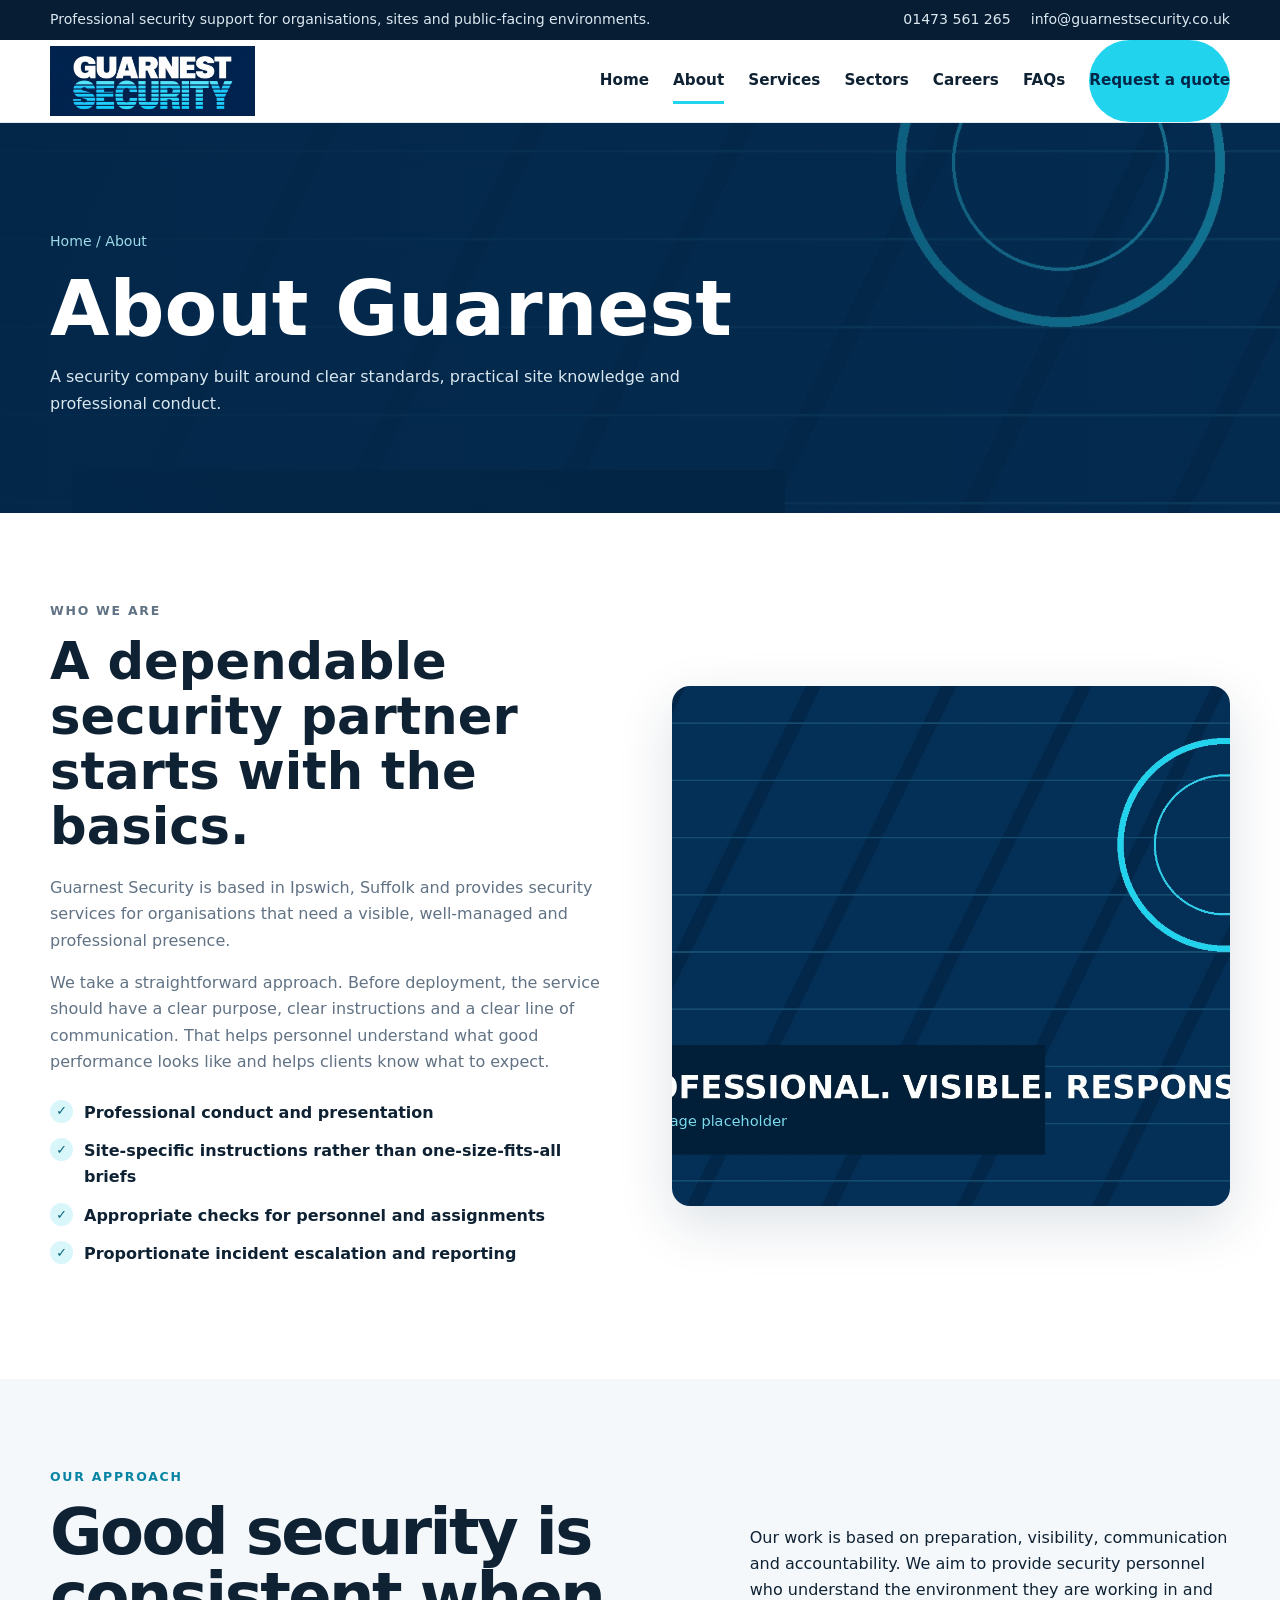
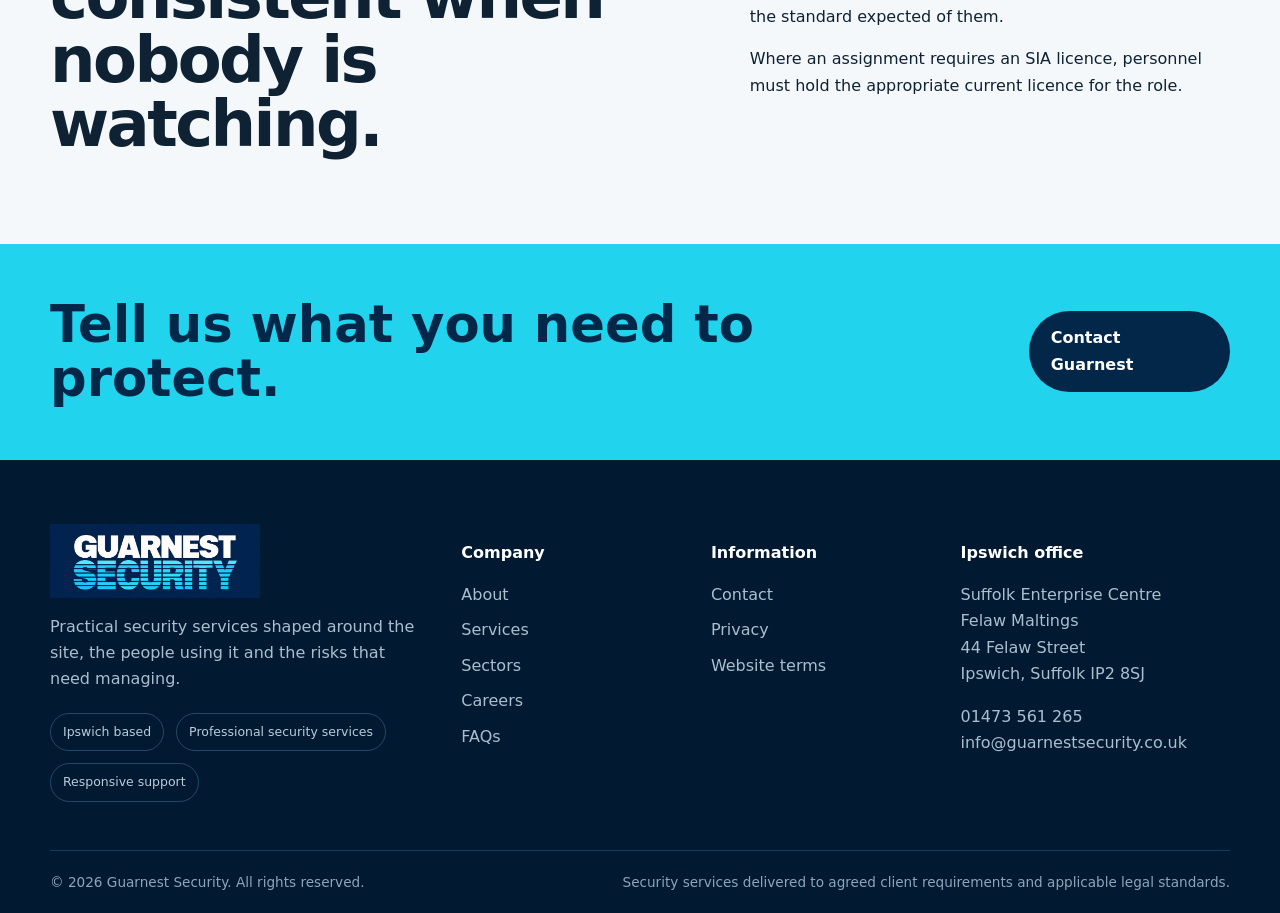
==== about/index.html @ 308ed081 "Add files via upload" ====
<!doctype html><html lang="en-GB"><head><meta charset="utf-8"><meta name="viewport" content="width=device-width,initial-scale=1"><title>About Guarnest Security | Ipswich, Suffolk</title><meta name="description" content="Learn about Guarnest Security, our approach to professional guarding and site security services from Ipswich, Suffolk."><meta name="theme-color" content="#032749"><link rel="icon" href="/favicon.svg" type="image/svg+xml"><link rel="alternate icon" href="/favicon.ico"><link rel="stylesheet" href="/assets/css/style.css"><script defer src="/assets/js/script.js"></script></head><body><a class="skip-link" href="#main">Skip to content</a>
<div class="topbar"><div class="container"><span class="topbar-copy">Professional security support for organisations, sites and public-facing environments.</span><div class="topbar-links"><a href="tel:01473561265">01473 561 265</a><a href="mailto:info@guarnestsecurity.co.uk">info@guarnestsecurity.co.uk</a></div></div></div>
<header class="site-header"><div class="container nav-wrap"><a class="brand" href="/" aria-label="Guarnest Security home"><img src="/images/guarnest-logo.jpg" alt="Guarnest Security"></a><button class="menu-btn" aria-label="Open menu" aria-expanded="false"><span></span><span></span><span></span></button><nav class="nav" aria-label="Primary navigation"><a href="/" class="">Home</a><a href="/about/" class="active">About</a><a href="/services/" class="">Services</a><a href="/sectors/" class="">Sectors</a><a href="/careers/" class="">Careers</a><a href="/faq/" class="">FAQs</a><a class="nav-cta" href="/contact/">Request a quote</a></nav></div></header><main id="main"><section class="page-hero about"><div class="container"><div class="breadcrumb"><a href="/">Home</a> / About</div><h1>About Guarnest</h1><p>A security company built around clear standards, practical site knowledge and professional conduct.</p></div></section><section class="section"><div class="container split"><div class="content"><p class="eyebrow">Who we are</p><h2>A dependable security partner starts with the basics.</h2><p>Guarnest Security is based in Ipswich, Suffolk and provides security services for organisations that need a visible, well-managed and professional presence.</p><p>We take a straightforward approach. Before deployment, the service should have a clear purpose, clear instructions and a clear line of communication. That helps personnel understand what good performance looks like and helps clients know what to expect.</p><ul class="ticks"><li>Professional conduct and presentation</li><li>Site-specific instructions rather than one-size-fits-all briefs</li><li>Appropriate checks for personnel and assignments</li><li>Proportionate incident escalation and reporting</li></ul></div><div class="media-card"><img src="/images/about-security.jpg" alt="Guarnest Security team image placeholder"></div></div></section><section class="section section-soft"><div class="container statement"><div><p class="eyebrow">Our approach</p><h2>Good security is consistent when nobody is watching.</h2></div><div><p>Our work is based on preparation, visibility, communication and accountability. We aim to provide security personnel who understand the environment they are working in and the standard expected of them.</p><p>Where an assignment requires an SIA licence, personnel must hold the appropriate current licence for the role.</p></div></div></section><section class="cta-band"><div class="container cta-inner"><h2>Tell us what you need to protect.</h2><a class="btn" href="/contact/">Contact Guarnest</a></div></section></main><footer class="footer"><div class="container footer-grid"><div><img class="footer-logo" src="/images/guarnest-logo.jpg" alt="Guarnest Security"><p>Practical security services shaped around the site, the people using it and the risks that need managing.</p><div class="badge-row"><span class="badge">Ipswich based</span><span class="badge">Professional security services</span><span class="badge">Responsive support</span></div></div><div><h3>Company</h3><div class="footer-links"><a href="/about/">About</a><a href="/services/">Services</a><a href="/sectors/">Sectors</a><a href="/careers/">Careers</a><a href="/faq/">FAQs</a></div></div><div><h3>Information</h3><div class="footer-links"><a href="/contact/">Contact</a><a href="/privacy/">Privacy</a><a href="/terms/">Website terms</a></div></div><div><h3>Ipswich office</h3><address>Suffolk Enterprise Centre<br>Felaw Maltings<br>44 Felaw Street<br>Ipswich, Suffolk IP2 8SJ</address><p><a href="tel:01473561265">01473 561 265</a><br><a href="mailto:info@guarnestsecurity.co.uk">info@guarnestsecurity.co.uk</a></p></div></div><div class="container footer-bottom"><span>© <span data-year></span> Guarnest Security. All rights reserved.</span><span>Security services delivered to agreed client requirements and applicable legal standards.</span></div></footer></body></html>
---- assets/css/style.css ----
/* Guarnest Security — original static website */
:root{--navy:#032749;--navy-2:#061d34;--blue:#075985;--cyan:#22d3ee;--cyan-2:#67e8f9;--ink:#0f2233;--muted:#607284;--paper:#f5f8fb;--white:#fff;--line:#dfe8ef;--shadow:0 18px 55px rgba(4,39,73,.14);--radius:18px;--max:1180px}
*{box-sizing:border-box}html{scroll-behavior:smooth}body{margin:0;font-family:Inter,ui-sans-serif,system-ui,-apple-system,BlinkMacSystemFont,"Segoe UI",sans-serif;color:var(--ink);background:#fff;line-height:1.65}img{max-width:100%;display:block}a{color:inherit;text-decoration:none}button,input,textarea,select{font:inherit}.container{width:min(var(--max),calc(100% - 40px));margin-inline:auto}.skip-link{position:absolute;left:-9999px;top:10px;background:#fff;color:#000;padding:10px 14px;z-index:9999}.skip-link:focus{left:10px}.eyebrow{margin:0 0 12px;text-transform:uppercase;letter-spacing:.14em;font-weight:800;font-size:.78rem;color:#0784a3}.section{padding:88px 0}.section-soft{background:var(--paper)}.section-dark{background:var(--navy-2);color:#fff}.section-head{display:flex;justify-content:space-between;align-items:end;gap:30px;margin-bottom:34px}.section-head h2,.content h2{font-size:clamp(2rem,4vw,3.4rem);line-height:1.08;margin:0}.section-head p{max-width:620px;color:var(--muted);margin:0}.section-dark .section-head p{color:#bdd0df}.topbar{background:var(--navy-2);color:#dce8f1;font-size:.88rem}.topbar .container{display:flex;justify-content:space-between;align-items:center;gap:20px;min-height:40px}.topbar-links{display:flex;gap:20px;flex-wrap:wrap}.topbar a:hover{color:var(--cyan)}.site-header{position:sticky;top:0;z-index:1000;background:rgba(255,255,255,.96);backdrop-filter:blur(12px);border-bottom:1px solid rgba(223,232,239,.9)}.nav-wrap{height:82px;display:flex;align-items:center;justify-content:space-between;gap:28px}.brand img{width:205px;height:70px;object-fit:cover;object-position:center}.nav{display:flex;align-items:center;gap:24px;font-weight:700;font-size:.95rem}.nav a{position:relative;padding:28px 0}.nav a:after{content:"";position:absolute;left:0;right:100%;bottom:18px;height:3px;background:var(--cyan);transition:.2s}.nav a:hover:after,.nav a.active:after{right:0}.nav-cta,.btn{display:inline-flex;align-items:center;justify-content:center;gap:9px;background:var(--cyan);color:#032749;border:0;border-radius:999px;padding:14px 22px;font-weight:850;transition:transform .18s,box-shadow .18s,background .18s;cursor:pointer}.nav-cta:hover,.btn:hover{transform:translateY(-2px);box-shadow:0 10px 30px rgba(34,211,238,.24);background:var(--cyan-2)}.btn-outline{background:transparent;border:1px solid rgba(255,255,255,.45);color:#fff}.btn-outline:hover{background:#fff;color:var(--navy)}.menu-btn{display:none;background:transparent;border:0;padding:10px}.menu-btn span{display:block;width:26px;height:2px;background:var(--navy);margin:5px 0}.hero{position:relative;min-height:700px;display:grid;align-items:center;color:#fff;background:linear-gradient(90deg,rgba(3,39,73,.95) 0%,rgba(3,39,73,.83) 48%,rgba(3,39,73,.25) 100%),url('../../images/hero-security.jpg') center/cover no-repeat;overflow:hidden}.hero:after{content:"";position:absolute;right:-140px;bottom:-240px;width:520px;height:520px;border:80px solid rgba(34,211,238,.12);border-radius:50%}.hero-copy{position:relative;z-index:2;max-width:760px;padding:90px 0}.hero h1{font-size:clamp(3rem,7vw,6.1rem);line-height:.94;letter-spacing:-.045em;margin:0 0 24px;text-transform:uppercase}.hero h1 span{color:var(--cyan)}.hero p{font-size:1.13rem;max-width:670px;color:#d7e5ee}.hero-actions{display:flex;gap:14px;flex-wrap:wrap;margin-top:30px}.trust-strip{background:#fff;border-bottom:1px solid var(--line)}.trust-grid{display:grid;grid-template-columns:repeat(4,1fr)}.trust-item{padding:24px;border-right:1px solid var(--line)}.trust-item:last-child{border:0}.trust-item strong{display:block;font-size:1.04rem;color:var(--navy)}.trust-item span{color:var(--muted);font-size:.9rem}.split{display:grid;grid-template-columns:1fr 1fr;gap:64px;align-items:center}.media-card{position:relative}.media-card img{width:100%;border-radius:var(--radius);min-height:520px;object-fit:cover;box-shadow:var(--shadow)}.media-badge{position:absolute;left:-26px;bottom:32px;background:var(--cyan);color:var(--navy);padding:18px 22px;border-radius:14px;font-weight:900;box-shadow:var(--shadow)}.content h2{margin-bottom:20px}.content p{color:var(--muted)}.ticks{list-style:none;padding:0;margin:24px 0;display:grid;gap:12px}.ticks li{position:relative;padding-left:34px;font-weight:700}.ticks li:before{content:"✓";position:absolute;left:0;top:0;width:23px;height:23px;border-radius:50%;display:grid;place-items:center;background:#d9f7fb;color:#05647a;font-size:.8rem}.cards{display:grid;grid-template-columns:repeat(3,1fr);gap:20px}.card{border:1px solid var(--line);border-radius:var(--radius);background:#fff;padding:28px;min-height:280px;position:relative;overflow:hidden;transition:.2s}.card:hover{transform:translateY(-5px);box-shadow:var(--shadow);border-color:#b8eaf2}.card .num{font-size:.76rem;color:#0784a3;font-weight:900;letter-spacing:.14em}.card h3{font-size:1.35rem;line-height:1.2;margin:45px 0 12px}.card p{color:var(--muted);font-size:.96rem}.card-link{display:inline-flex;gap:8px;font-weight:850;color:var(--navy);margin-top:10px}.card-link:hover{color:#0784a3}.card:after{content:"";position:absolute;right:-55px;top:-55px;width:120px;height:120px;border-radius:50%;border:18px solid #eafcff}.sector-grid{display:grid;grid-template-columns:repeat(4,1fr);gap:16px}.sector{padding:24px;background:#0b3356;border:1px solid #1b4d73;border-radius:14px;min-height:180px}.sector .icon{font-size:2rem;color:var(--cyan);margin-bottom:28px}.sector h3{margin:0 0 8px}.sector p{color:#b7cada;margin:0;font-size:.92rem}.statement{display:grid;grid-template-columns:1.15fr .85fr;gap:50px;align-items:center}.statement h2{font-size:clamp(2.3rem,5vw,4.5rem);line-height:1;letter-spacing:-.04em;margin:0}.statement-box{padding:30px;border:1px solid rgba(255,255,255,.14);border-radius:var(--radius);background:rgba(255,255,255,.05)}.statement-box p{color:#c8d8e4}.stats{display:grid;grid-template-columns:repeat(3,1fr);gap:18px;margin-top:28px}.stat{padding:22px;background:#fff;border-radius:14px;border:1px solid var(--line)}.stat strong{display:block;font-size:1.5rem;color:var(--navy)}.stat span{color:var(--muted);font-size:.9rem}.cta-band{padding:54px 0;background:var(--cyan);color:var(--navy)}.cta-inner{display:flex;justify-content:space-between;align-items:center;gap:30px}.cta-inner h2{font-size:clamp(2rem,4vw,3.2rem);line-height:1.05;margin:0}.cta-inner .btn{background:var(--navy);color:#fff}.page-hero{min-height:390px;color:#fff;display:grid;align-items:end;padding:80px 0;background:linear-gradient(90deg,rgba(3,39,73,.96),rgba(3,39,73,.55)),url('../../images/services-security.jpg') center/cover}.page-hero.about{background-image:linear-gradient(90deg,rgba(3,39,73,.96),rgba(3,39,73,.55)),url('../../images/about-security.jpg')}.page-hero.sectors{background-image:linear-gradient(90deg,rgba(3,39,73,.96),rgba(3,39,73,.55)),url('../../images/sectors-security.jpg')}.page-hero.careers{background-image:linear-gradient(90deg,rgba(3,39,73,.96),rgba(3,39,73,.55)),url('../../images/careers-security.jpg')}.page-hero.contact{background-image:linear-gradient(90deg,rgba(3,39,73,.96),rgba(3,39,73,.55)),url('../../images/contact-security.jpg')}.page-hero h1{font-size:clamp(3rem,6vw,5rem);line-height:1;margin:0 0 14px}.page-hero p{max-width:690px;color:#d9e7ef}.breadcrumb{font-size:.88rem;color:#9fdbe8;margin-bottom:18px}.service-list{display:grid;gap:16px}.service-row{display:grid;grid-template-columns:70px 1fr auto;align-items:center;gap:22px;padding:24px;border-bottom:1px solid var(--line)}.service-row .service-no{font-weight:900;color:#0995b2}.service-row h3{margin:0 0 6px}.service-row p{margin:0;color:var(--muted)}.service-row a{font-weight:850;color:var(--navy)}.faq{display:grid;gap:12px}.faq-item{border:1px solid var(--line);border-radius:14px;background:#fff;overflow:hidden}.faq-q{width:100%;border:0;background:#fff;padding:20px 24px;text-align:left;font-weight:850;display:flex;justify-content:space-between;cursor:pointer}.faq-a{display:none;padding:0 24px 22px;color:var(--muted)}.faq-item.open .faq-a{display:block}.faq-item.open .faq-q span{transform:rotate(45deg)}.contact-grid{display:grid;grid-template-columns:.85fr 1.15fr;gap:35px}.contact-card{background:var(--navy);color:#fff;padding:36px;border-radius:var(--radius)}.contact-card p,.contact-card address{color:#c8d9e5;font-style:normal}.contact-detail{border-top:1px solid rgba(255,255,255,.16);padding:20px 0}.contact-detail strong{display:block;color:var(--cyan);font-size:.8rem;text-transform:uppercase;letter-spacing:.12em}.form-card{border:1px solid var(--line);padding:36px;border-radius:var(--radius);box-shadow:var(--shadow)}.form-grid{display:grid;grid-template-columns:1fr 1fr;gap:18px}.field{display:grid;gap:7px}.field.full{grid-column:1/-1}.field label{font-weight:800;font-size:.9rem}.field input,.field textarea,.field select{width:100%;border:1px solid #cad8e2;border-radius:10px;padding:13px 14px;background:#fff}.field textarea{min-height:145px;resize:vertical}.form-note{font-size:.84rem;color:var(--muted)}.notice{display:none;margin-top:14px;padding:12px 14px;background:#e8fbfe;color:#075267;border-radius:10px}.notice.show{display:block}.policy{max-width:850px}.policy h2{font-size:1.55rem;margin-top:40px}.policy p,.policy li{color:var(--muted)}.footer{background:#021a31;color:#d8e5ee;padding:64px 0 0}.footer-grid{display:grid;grid-template-columns:1.4fr .8fr .8fr 1fr;gap:34px}.footer-logo{width:210px;height:74px;object-fit:cover}.footer p,.footer a,.footer address{color:#aabfce;font-style:normal}.footer a:hover{color:var(--cyan)}.footer h3{color:#fff;font-size:1rem}.footer-links{display:grid;gap:9px}.footer-bottom{margin-top:48px;border-top:1px solid #173a57;padding:20px 0;display:flex;justify-content:space-between;gap:20px;font-size:.85rem;color:#8ba6ba}.badge-row{display:flex;gap:12px;flex-wrap:wrap;margin-top:20px}.badge{border:1px solid #244965;border-radius:999px;padding:8px 12px;font-size:.78rem;color:#b9ccd9}.reveal{opacity:0;transform:translateY(18px);transition:.55s}.reveal.visible{opacity:1;transform:none}@media(max-width:960px){.topbar .container{justify-content:center}.topbar .topbar-copy{display:none}.menu-btn{display:block}.nav{position:absolute;left:0;right:0;top:82px;background:#fff;display:none;flex-direction:column;align-items:stretch;padding:16px 24px 26px;border-bottom:1px solid var(--line);box-shadow:var(--shadow)}.nav.open{display:flex}.nav a{padding:10px 0}.nav a:after{display:none}.nav-cta{margin-top:6px}.hero{min-height:620px}.split,.statement,.contact-grid{grid-template-columns:1fr}.cards{grid-template-columns:repeat(2,1fr)}.sector-grid{grid-template-columns:repeat(2,1fr)}.trust-grid{grid-template-columns:repeat(2,1fr)}.trust-item:nth-child(2){border-right:0}.footer-grid{grid-template-columns:1fr 1fr}.media-badge{left:20px}.service-row{grid-template-columns:55px 1fr}.service-row>a{grid-column:2}.cta-inner{align-items:flex-start;flex-direction:column}}@media(max-width:620px){.container{width:min(var(--max),calc(100% - 28px))}.section{padding:64px 0}.topbar-links{gap:12px;font-size:.78rem}.brand img{width:170px;height:60px}.nav-wrap{height:72px}.nav{top:72px}.hero{min-height:590px}.hero-copy{padding:70px 0}.hero h1{font-size:3.1rem}.cards,.sector-grid,.stats,.footer-grid,.form-grid{grid-template-columns:1fr}.trust-grid{grid-template-columns:1fr}.trust-item{border-right:0;border-bottom:1px solid var(--line)}.section-head{display:block}.section-head p{margin-top:14px}.page-hero{min-height:330px}.page-hero h1{font-size:3rem}.footer-bottom{display:block}.footer-bottom span{display:block;margin-top:8px}.service-row{grid-template-columns:42px 1fr;gap:12px}.contact-card,.form-card{padding:26px}}
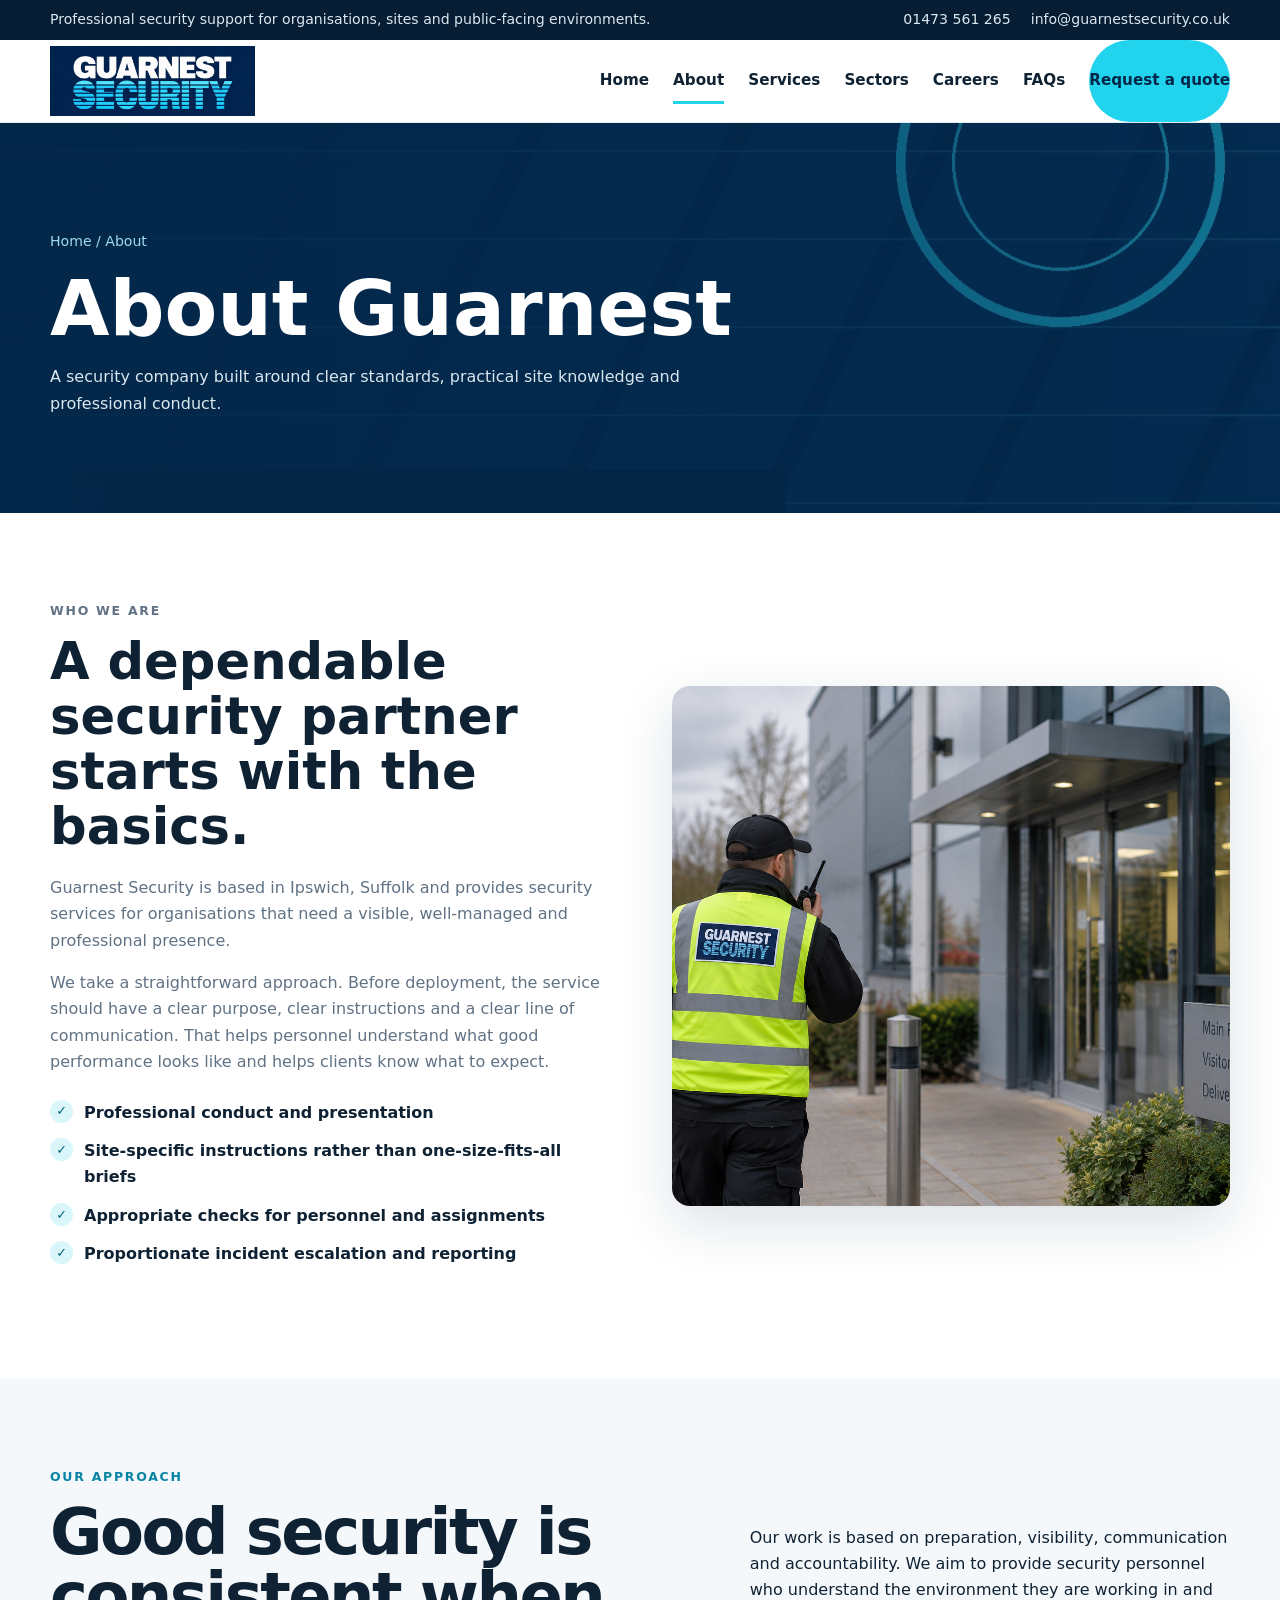
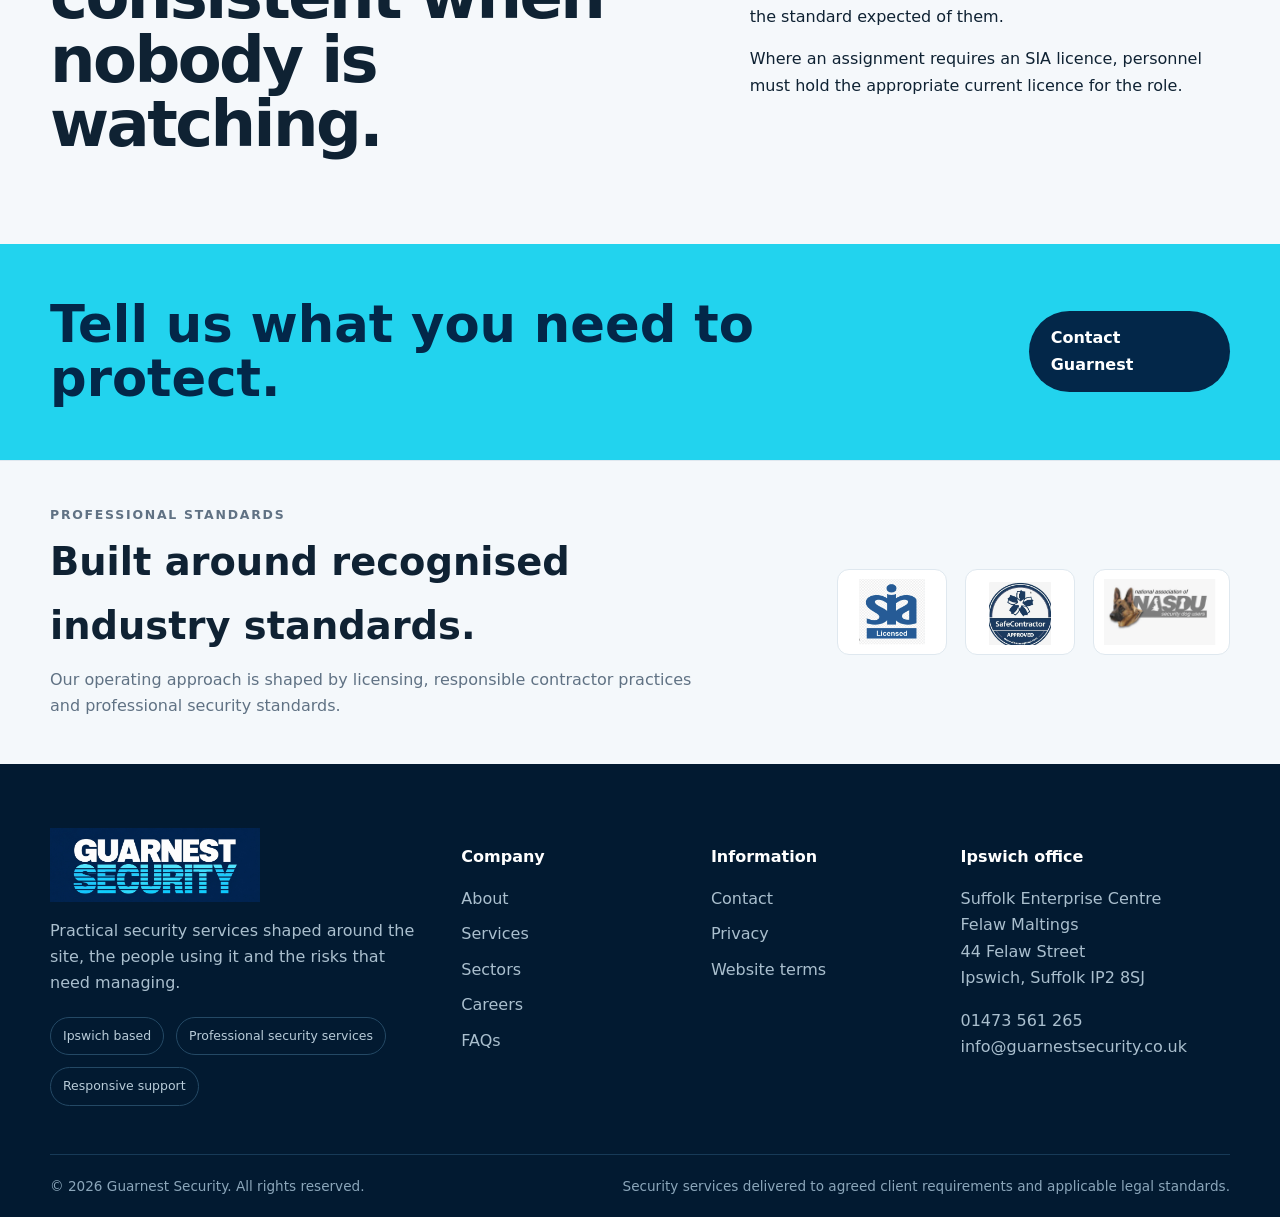
==== commit bc404ad5: "Add files via upload" ====
--- a/about/index.html
+++ b/about/index.html
@@ -1,3 +1,3 @@
 <!doctype html><html lang="en-GB"><head><meta charset="utf-8"><meta name="viewport" content="width=device-width,initial-scale=1"><title>About Guarnest Security | Ipswich, Suffolk</title><meta name="description" content="Learn about Guarnest Security, our approach to professional guarding and site security services from Ipswich, Suffolk."><meta name="theme-color" content="#032749"><link rel="icon" href="/favicon.svg" type="image/svg+xml"><link rel="alternate icon" href="/favicon.ico"><link rel="stylesheet" href="/assets/css/style.css"><script defer src="/assets/js/script.js"></script></head><body><a class="skip-link" href="#main">Skip to content</a>
 <div class="topbar"><div class="container"><span class="topbar-copy">Professional security support for organisations, sites and public-facing environments.</span><div class="topbar-links"><a href="tel:01473561265">01473 561 265</a><a href="mailto:info@guarnestsecurity.co.uk">info@guarnestsecurity.co.uk</a></div></div></div>
-<header class="site-header"><div class="container nav-wrap"><a class="brand" href="/" aria-label="Guarnest Security home"><img src="/images/guarnest-logo.jpg" alt="Guarnest Security"></a><button class="menu-btn" aria-label="Open menu" aria-expanded="false"><span></span><span></span><span></span></button><nav class="nav" aria-label="Primary navigation"><a href="/" class="">Home</a><a href="/about/" class="active">About</a><a href="/services/" class="">Services</a><a href="/sectors/" class="">Sectors</a><a href="/careers/" class="">Careers</a><a href="/faq/" class="">FAQs</a><a class="nav-cta" href="/contact/">Request a quote</a></nav></div></header><main id="main"><section class="page-hero about"><div class="container"><div class="breadcrumb"><a href="/">Home</a> / About</div><h1>About Guarnest</h1><p>A security company built around clear standards, practical site knowledge and professional conduct.</p></div></section><section class="section"><div class="container split"><div class="content"><p class="eyebrow">Who we are</p><h2>A dependable security partner starts with the basics.</h2><p>Guarnest Security is based in Ipswich, Suffolk and provides security services for organisations that need a visible, well-managed and professional presence.</p><p>We take a straightforward approach. Before deployment, the service should have a clear purpose, clear instructions and a clear line of communication. That helps personnel understand what good performance looks like and helps clients know what to expect.</p><ul class="ticks"><li>Professional conduct and presentation</li><li>Site-specific instructions rather than one-size-fits-all briefs</li><li>Appropriate checks for personnel and assignments</li><li>Proportionate incident escalation and reporting</li></ul></div><div class="media-card"><img src="/images/about-security.jpg" alt="Guarnest Security team image placeholder"></div></div></section><section class="section section-soft"><div class="container statement"><div><p class="eyebrow">Our approach</p><h2>Good security is consistent when nobody is watching.</h2></div><div><p>Our work is based on preparation, visibility, communication and accountability. We aim to provide security personnel who understand the environment they are working in and the standard expected of them.</p><p>Where an assignment requires an SIA licence, personnel must hold the appropriate current licence for the role.</p></div></div></section><section class="cta-band"><div class="container cta-inner"><h2>Tell us what you need to protect.</h2><a class="btn" href="/contact/">Contact Guarnest</a></div></section></main><footer class="footer"><div class="container footer-grid"><div><img class="footer-logo" src="/images/guarnest-logo.jpg" alt="Guarnest Security"><p>Practical security services shaped around the site, the people using it and the risks that need managing.</p><div class="badge-row"><span class="badge">Ipswich based</span><span class="badge">Professional security services</span><span class="badge">Responsive support</span></div></div><div><h3>Company</h3><div class="footer-links"><a href="/about/">About</a><a href="/services/">Services</a><a href="/sectors/">Sectors</a><a href="/careers/">Careers</a><a href="/faq/">FAQs</a></div></div><div><h3>Information</h3><div class="footer-links"><a href="/contact/">Contact</a><a href="/privacy/">Privacy</a><a href="/terms/">Website terms</a></div></div><div><h3>Ipswich office</h3><address>Suffolk Enterprise Centre<br>Felaw Maltings<br>44 Felaw Street<br>Ipswich, Suffolk IP2 8SJ</address><p><a href="tel:01473561265">01473 561 265</a><br><a href="mailto:info@guarnestsecurity.co.uk">info@guarnestsecurity.co.uk</a></p></div></div><div class="container footer-bottom"><span>© <span data-year></span> Guarnest Security. All rights reserved.</span><span>Security services delivered to agreed client requirements and applicable legal standards.</span></div></footer></body></html>+<header class="site-header"><div class="container nav-wrap"><a class="brand" href="/" aria-label="Guarnest Security home"><img src="/images/guarnest-logo.jpg" alt="Guarnest Security"></a><button class="menu-btn" aria-label="Open menu" aria-expanded="false"><span></span><span></span><span></span></button><nav class="nav" aria-label="Primary navigation"><a href="/" class="">Home</a><a href="/about/" class="active">About</a><a href="/services/" class="">Services</a><a href="/sectors/" class="">Sectors</a><a href="/careers/" class="">Careers</a><a href="/faq/" class="">FAQs</a><a class="nav-cta" href="/contact/">Request a quote</a></nav></div></header><main id="main"><section class="page-hero about"><div class="container"><div class="breadcrumb"><a href="/">Home</a> / About</div><h1>About Guarnest</h1><p>A security company built around clear standards, practical site knowledge and professional conduct.</p></div></section><section class="section"><div class="container split"><div class="content"><p class="eyebrow">Who we are</p><h2>A dependable security partner starts with the basics.</h2><p>Guarnest Security is based in Ipswich, Suffolk and provides security services for organisations that need a visible, well-managed and professional presence.</p><p>We take a straightforward approach. Before deployment, the service should have a clear purpose, clear instructions and a clear line of communication. That helps personnel understand what good performance looks like and helps clients know what to expect.</p><ul class="ticks"><li>Professional conduct and presentation</li><li>Site-specific instructions rather than one-size-fits-all briefs</li><li>Appropriate checks for personnel and assignments</li><li>Proportionate incident escalation and reporting</li></ul></div><div class="media-card"><img src="/images/about-operations-clean.png" alt="Guarnest Security team image placeholder"></div></div></section><section class="section section-soft"><div class="container statement"><div><p class="eyebrow">Our approach</p><h2>Good security is consistent when nobody is watching.</h2></div><div><p>Our work is based on preparation, visibility, communication and accountability. We aim to provide security personnel who understand the environment they are working in and the standard expected of them.</p><p>Where an assignment requires an SIA licence, personnel must hold the appropriate current licence for the role.</p></div></div></section><section class="cta-band"><div class="container cta-inner"><h2>Tell us what you need to protect.</h2><a class="btn" href="/contact/">Contact Guarnest</a></div></section><section class="standards-strip"><div class="container standards-inner"><div class="standards-copy"><p class="eyebrow">Professional standards</p><h2>Built around recognised industry standards.</h2><p>Our operating approach is shaped by licensing, responsible contractor practices and professional security standards.</p></div><div class="standards-logos"><div class="standard-logo"><img src="/images/sia-licensed.png" alt="SIA Licensed"></div><div class="standard-logo"><img src="/images/safecontractor.png" alt="SafeContractor Approved"></div><div class="standard-logo"><img src="/images/nasdu.png" alt="NASDU"></div></div></div></section></main><footer class="footer"><div class="container footer-grid"><div><img class="footer-logo" src="/images/guarnest-logo.jpg" alt="Guarnest Security"><p>Practical security services shaped around the site, the people using it and the risks that need managing.</p><div class="badge-row"><span class="badge">Ipswich based</span><span class="badge">Professional security services</span><span class="badge">Responsive support</span></div></div><div><h3>Company</h3><div class="footer-links"><a href="/about/">About</a><a href="/services/">Services</a><a href="/sectors/">Sectors</a><a href="/careers/">Careers</a><a href="/faq/">FAQs</a></div></div><div><h3>Information</h3><div class="footer-links"><a href="/contact/">Contact</a><a href="/privacy/">Privacy</a><a href="/terms/">Website terms</a></div></div><div><h3>Ipswich office</h3><address>Suffolk Enterprise Centre<br>Felaw Maltings<br>44 Felaw Street<br>Ipswich, Suffolk IP2 8SJ</address><p><a href="tel:01473561265">01473 561 265</a><br><a href="mailto:info@guarnestsecurity.co.uk">info@guarnestsecurity.co.uk</a></p></div></div><div class="container footer-bottom"><span>© <span data-year></span> Guarnest Security. All rights reserved.</span><span>Security services delivered to agreed client requirements and applicable legal standards.</span></div></footer></body></html>
--- a/assets/css/style.css
+++ b/assets/css/style.css
@@ -1,3 +1,77 @@
 /* Guarnest Security — original static website */
 :root{--navy:#032749;--navy-2:#061d34;--blue:#075985;--cyan:#22d3ee;--cyan-2:#67e8f9;--ink:#0f2233;--muted:#607284;--paper:#f5f8fb;--white:#fff;--line:#dfe8ef;--shadow:0 18px 55px rgba(4,39,73,.14);--radius:18px;--max:1180px}
-*{box-sizing:border-box}html{scroll-behavior:smooth}body{margin:0;font-family:Inter,ui-sans-serif,system-ui,-apple-system,BlinkMacSystemFont,"Segoe UI",sans-serif;color:var(--ink);background:#fff;line-height:1.65}img{max-width:100%;display:block}a{color:inherit;text-decoration:none}button,input,textarea,select{font:inherit}.container{width:min(var(--max),calc(100% - 40px));margin-inline:auto}.skip-link{position:absolute;left:-9999px;top:10px;background:#fff;color:#000;padding:10px 14px;z-index:9999}.skip-link:focus{left:10px}.eyebrow{margin:0 0 12px;text-transform:uppercase;letter-spacing:.14em;font-weight:800;font-size:.78rem;color:#0784a3}.section{padding:88px 0}.section-soft{background:var(--paper)}.section-dark{background:var(--navy-2);color:#fff}.section-head{display:flex;justify-content:space-between;align-items:end;gap:30px;margin-bottom:34px}.section-head h2,.content h2{font-size:clamp(2rem,4vw,3.4rem);line-height:1.08;margin:0}.section-head p{max-width:620px;color:var(--muted);margin:0}.section-dark .section-head p{color:#bdd0df}.topbar{background:var(--navy-2);color:#dce8f1;font-size:.88rem}.topbar .container{display:flex;justify-content:space-between;align-items:center;gap:20px;min-height:40px}.topbar-links{display:flex;gap:20px;flex-wrap:wrap}.topbar a:hover{color:var(--cyan)}.site-header{position:sticky;top:0;z-index:1000;background:rgba(255,255,255,.96);backdrop-filter:blur(12px);border-bottom:1px solid rgba(223,232,239,.9)}.nav-wrap{height:82px;display:flex;align-items:center;justify-content:space-between;gap:28px}.brand img{width:205px;height:70px;object-fit:cover;object-position:center}.nav{display:flex;align-items:center;gap:24px;font-weight:700;font-size:.95rem}.nav a{position:relative;padding:28px 0}.nav a:after{content:"";position:absolute;left:0;right:100%;bottom:18px;height:3px;background:var(--cyan);transition:.2s}.nav a:hover:after,.nav a.active:after{right:0}.nav-cta,.btn{display:inline-flex;align-items:center;justify-content:center;gap:9px;background:var(--cyan);color:#032749;border:0;border-radius:999px;padding:14px 22px;font-weight:850;transition:transform .18s,box-shadow .18s,background .18s;cursor:pointer}.nav-cta:hover,.btn:hover{transform:translateY(-2px);box-shadow:0 10px 30px rgba(34,211,238,.24);background:var(--cyan-2)}.btn-outline{background:transparent;border:1px solid rgba(255,255,255,.45);color:#fff}.btn-outline:hover{background:#fff;color:var(--navy)}.menu-btn{display:none;background:transparent;border:0;padding:10px}.menu-btn span{display:block;width:26px;height:2px;background:var(--navy);margin:5px 0}.hero{position:relative;min-height:700px;display:grid;align-items:center;color:#fff;background:linear-gradient(90deg,rgba(3,39,73,.95) 0%,rgba(3,39,73,.83) 48%,rgba(3,39,73,.25) 100%),url('../../images/hero-security.jpg') center/cover no-repeat;overflow:hidden}.hero:after{content:"";position:absolute;right:-140px;bottom:-240px;width:520px;height:520px;border:80px solid rgba(34,211,238,.12);border-radius:50%}.hero-copy{position:relative;z-index:2;max-width:760px;padding:90px 0}.hero h1{font-size:clamp(3rem,7vw,6.1rem);line-height:.94;letter-spacing:-.045em;margin:0 0 24px;text-transform:uppercase}.hero h1 span{color:var(--cyan)}.hero p{font-size:1.13rem;max-width:670px;color:#d7e5ee}.hero-actions{display:flex;gap:14px;flex-wrap:wrap;margin-top:30px}.trust-strip{background:#fff;border-bottom:1px solid var(--line)}.trust-grid{display:grid;grid-template-columns:repeat(4,1fr)}.trust-item{padding:24px;border-right:1px solid var(--line)}.trust-item:last-child{border:0}.trust-item strong{display:block;font-size:1.04rem;color:var(--navy)}.trust-item span{color:var(--muted);font-size:.9rem}.split{display:grid;grid-template-columns:1fr 1fr;gap:64px;align-items:center}.media-card{position:relative}.media-card img{width:100%;border-radius:var(--radius);min-height:520px;object-fit:cover;box-shadow:var(--shadow)}.media-badge{position:absolute;left:-26px;bottom:32px;background:var(--cyan);color:var(--navy);padding:18px 22px;border-radius:14px;font-weight:900;box-shadow:var(--shadow)}.content h2{margin-bottom:20px}.content p{color:var(--muted)}.ticks{list-style:none;padding:0;margin:24px 0;display:grid;gap:12px}.ticks li{position:relative;padding-left:34px;font-weight:700}.ticks li:before{content:"✓";position:absolute;left:0;top:0;width:23px;height:23px;border-radius:50%;display:grid;place-items:center;background:#d9f7fb;color:#05647a;font-size:.8rem}.cards{display:grid;grid-template-columns:repeat(3,1fr);gap:20px}.card{border:1px solid var(--line);border-radius:var(--radius);background:#fff;padding:28px;min-height:280px;position:relative;overflow:hidden;transition:.2s}.card:hover{transform:translateY(-5px);box-shadow:var(--shadow);border-color:#b8eaf2}.card .num{font-size:.76rem;color:#0784a3;font-weight:900;letter-spacing:.14em}.card h3{font-size:1.35rem;line-height:1.2;margin:45px 0 12px}.card p{color:var(--muted);font-size:.96rem}.card-link{display:inline-flex;gap:8px;font-weight:850;color:var(--navy);margin-top:10px}.card-link:hover{color:#0784a3}.card:after{content:"";position:absolute;right:-55px;top:-55px;width:120px;height:120px;border-radius:50%;border:18px solid #eafcff}.sector-grid{display:grid;grid-template-columns:repeat(4,1fr);gap:16px}.sector{padding:24px;background:#0b3356;border:1px solid #1b4d73;border-radius:14px;min-height:180px}.sector .icon{font-size:2rem;color:var(--cyan);margin-bottom:28px}.sector h3{margin:0 0 8px}.sector p{color:#b7cada;margin:0;font-size:.92rem}.statement{display:grid;grid-template-columns:1.15fr .85fr;gap:50px;align-items:center}.statement h2{font-size:clamp(2.3rem,5vw,4.5rem);line-height:1;letter-spacing:-.04em;margin:0}.statement-box{padding:30px;border:1px solid rgba(255,255,255,.14);border-radius:var(--radius);background:rgba(255,255,255,.05)}.statement-box p{color:#c8d8e4}.stats{display:grid;grid-template-columns:repeat(3,1fr);gap:18px;margin-top:28px}.stat{padding:22px;background:#fff;border-radius:14px;border:1px solid var(--line)}.stat strong{display:block;font-size:1.5rem;color:var(--navy)}.stat span{color:var(--muted);font-size:.9rem}.cta-band{padding:54px 0;background:var(--cyan);color:var(--navy)}.cta-inner{display:flex;justify-content:space-between;align-items:center;gap:30px}.cta-inner h2{font-size:clamp(2rem,4vw,3.2rem);line-height:1.05;margin:0}.cta-inner .btn{background:var(--navy);color:#fff}.page-hero{min-height:390px;color:#fff;display:grid;align-items:end;padding:80px 0;background:linear-gradient(90deg,rgba(3,39,73,.96),rgba(3,39,73,.55)),url('../../images/services-security.jpg') center/cover}.page-hero.about{background-image:linear-gradient(90deg,rgba(3,39,73,.96),rgba(3,39,73,.55)),url('../../images/about-security.jpg')}.page-hero.sectors{background-image:linear-gradient(90deg,rgba(3,39,73,.96),rgba(3,39,73,.55)),url('../../images/sectors-security.jpg')}.page-hero.careers{background-image:linear-gradient(90deg,rgba(3,39,73,.96),rgba(3,39,73,.55)),url('../../images/careers-security.jpg')}.page-hero.contact{background-image:linear-gradient(90deg,rgba(3,39,73,.96),rgba(3,39,73,.55)),url('../../images/contact-security.jpg')}.page-hero h1{font-size:clamp(3rem,6vw,5rem);line-height:1;margin:0 0 14px}.page-hero p{max-width:690px;color:#d9e7ef}.breadcrumb{font-size:.88rem;color:#9fdbe8;margin-bottom:18px}.service-list{display:grid;gap:16px}.service-row{display:grid;grid-template-columns:70px 1fr auto;align-items:center;gap:22px;padding:24px;border-bottom:1px solid var(--line)}.service-row .service-no{font-weight:900;color:#0995b2}.service-row h3{margin:0 0 6px}.service-row p{margin:0;color:var(--muted)}.service-row a{font-weight:850;color:var(--navy)}.faq{display:grid;gap:12px}.faq-item{border:1px solid var(--line);border-radius:14px;background:#fff;overflow:hidden}.faq-q{width:100%;border:0;background:#fff;padding:20px 24px;text-align:left;font-weight:850;display:flex;justify-content:space-between;cursor:pointer}.faq-a{display:none;padding:0 24px 22px;color:var(--muted)}.faq-item.open .faq-a{display:block}.faq-item.open .faq-q span{transform:rotate(45deg)}.contact-grid{display:grid;grid-template-columns:.85fr 1.15fr;gap:35px}.contact-card{background:var(--navy);color:#fff;padding:36px;border-radius:var(--radius)}.contact-card p,.contact-card address{color:#c8d9e5;font-style:normal}.contact-detail{border-top:1px solid rgba(255,255,255,.16);padding:20px 0}.contact-detail strong{display:block;color:var(--cyan);font-size:.8rem;text-transform:uppercase;letter-spacing:.12em}.form-card{border:1px solid var(--line);padding:36px;border-radius:var(--radius);box-shadow:var(--shadow)}.form-grid{display:grid;grid-template-columns:1fr 1fr;gap:18px}.field{display:grid;gap:7px}.field.full{grid-column:1/-1}.field label{font-weight:800;font-size:.9rem}.field input,.field textarea,.field select{width:100%;border:1px solid #cad8e2;border-radius:10px;padding:13px 14px;background:#fff}.field textarea{min-height:145px;resize:vertical}.form-note{font-size:.84rem;color:var(--muted)}.notice{display:none;margin-top:14px;padding:12px 14px;background:#e8fbfe;color:#075267;border-radius:10px}.notice.show{display:block}.policy{max-width:850px}.policy h2{font-size:1.55rem;margin-top:40px}.policy p,.policy li{color:var(--muted)}.footer{background:#021a31;color:#d8e5ee;padding:64px 0 0}.footer-grid{display:grid;grid-template-columns:1.4fr .8fr .8fr 1fr;gap:34px}.footer-logo{width:210px;height:74px;object-fit:cover}.footer p,.footer a,.footer address{color:#aabfce;font-style:normal}.footer a:hover{color:var(--cyan)}.footer h3{color:#fff;font-size:1rem}.footer-links{display:grid;gap:9px}.footer-bottom{margin-top:48px;border-top:1px solid #173a57;padding:20px 0;display:flex;justify-content:space-between;gap:20px;font-size:.85rem;color:#8ba6ba}.badge-row{display:flex;gap:12px;flex-wrap:wrap;margin-top:20px}.badge{border:1px solid #244965;border-radius:999px;padding:8px 12px;font-size:.78rem;color:#b9ccd9}.reveal{opacity:0;transform:translateY(18px);transition:.55s}.reveal.visible{opacity:1;transform:none}@media(max-width:960px){.topbar .container{justify-content:center}.topbar .topbar-copy{display:none}.menu-btn{display:block}.nav{position:absolute;left:0;right:0;top:82px;background:#fff;display:none;flex-direction:column;align-items:stretch;padding:16px 24px 26px;border-bottom:1px solid var(--line);box-shadow:var(--shadow)}.nav.open{display:flex}.nav a{padding:10px 0}.nav a:after{display:none}.nav-cta{margin-top:6px}.hero{min-height:620px}.split,.statement,.contact-grid{grid-template-columns:1fr}.cards{grid-template-columns:repeat(2,1fr)}.sector-grid{grid-template-columns:repeat(2,1fr)}.trust-grid{grid-template-columns:repeat(2,1fr)}.trust-item:nth-child(2){border-right:0}.footer-grid{grid-template-columns:1fr 1fr}.media-badge{left:20px}.service-row{grid-template-columns:55px 1fr}.service-row>a{grid-column:2}.cta-inner{align-items:flex-start;flex-direction:column}}@media(max-width:620px){.container{width:min(var(--max),calc(100% - 28px))}.section{padding:64px 0}.topbar-links{gap:12px;font-size:.78rem}.brand img{width:170px;height:60px}.nav-wrap{height:72px}.nav{top:72px}.hero{min-height:590px}.hero-copy{padding:70px 0}.hero h1{font-size:3.1rem}.cards,.sector-grid,.stats,.footer-grid,.form-grid{grid-template-columns:1fr}.trust-grid{grid-template-columns:1fr}.trust-item{border-right:0;border-bottom:1px solid var(--line)}.section-head{display:block}.section-head p{margin-top:14px}.page-hero{min-height:330px}.page-hero h1{font-size:3rem}.footer-bottom{display:block}.footer-bottom span{display:block;margin-top:8px}.service-row{grid-template-columns:42px 1fr;gap:12px}.contact-card,.form-card{padding:26px}}
+*{box-sizing:border-box}html{scroll-behavior:smooth}body{margin:0;font-family:Inter,ui-sans-serif,system-ui,-apple-system,BlinkMacSystemFont,"Segoe UI",sans-serif;color:var(--ink);background:#fff;line-height:1.65}img{max-width:100%;display:block}a{color:inherit;text-decoration:none}button,input,textarea,select{font:inherit}.container{width:min(var(--max),calc(100% - 40px));margin-inline:auto}.skip-link{position:absolute;left:-9999px;top:10px;background:#fff;color:#000;padding:10px 14px;z-index:9999}.skip-link:focus{left:10px}.eyebrow{margin:0 0 12px;text-transform:uppercase;letter-spacing:.14em;font-weight:800;font-size:.78rem;color:#0784a3}.section{padding:88px 0}.section-soft{background:var(--paper)}.section-dark{background:var(--navy-2);color:#fff}.section-head{display:flex;justify-content:space-between;align-items:end;gap:30px;margin-bottom:34px}.section-head h2,.content h2{font-size:clamp(2rem,4vw,3.4rem);line-height:1.08;margin:0}.section-head p{max-width:620px;color:var(--muted);margin:0}.section-dark .section-head p{color:#bdd0df}.topbar{background:var(--navy-2);color:#dce8f1;font-size:.88rem}.topbar .container{display:flex;justify-content:space-between;align-items:center;gap:20px;min-height:40px}.topbar-links{display:flex;gap:20px;flex-wrap:wrap}.topbar a:hover{color:var(--cyan)}.site-header{position:sticky;top:0;z-index:1000;background:rgba(255,255,255,.96);backdrop-filter:blur(12px);border-bottom:1px solid rgba(223,232,239,.9)}.nav-wrap{height:82px;display:flex;align-items:center;justify-content:space-between;gap:28px}.brand img{width:205px;height:70px;object-fit:cover;object-position:center}.nav{display:flex;align-items:center;gap:24px;font-weight:700;font-size:.95rem}.nav a{position:relative;padding:28px 0}.nav a:after{content:"";position:absolute;left:0;right:100%;bottom:18px;height:3px;background:var(--cyan);transition:.2s}.nav a:hover:after,.nav a.active:after{right:0}.nav-cta,.btn{display:inline-flex;align-items:center;justify-content:center;gap:9px;background:var(--cyan);color:#032749;border:0;border-radius:999px;padding:14px 22px;font-weight:850;transition:transform .18s,box-shadow .18s,background .18s;cursor:pointer}.nav-cta:hover,.btn:hover{transform:translateY(-2px);box-shadow:0 10px 30px rgba(34,211,238,.24);background:var(--cyan-2)}.btn-outline{background:transparent;border:1px solid rgba(255,255,255,.45);color:#fff}.btn-outline:hover{background:#fff;color:var(--navy)}.menu-btn{display:none;background:transparent;border:0;padding:10px}.menu-btn span{display:block;width:26px;height:2px;background:var(--navy);margin:5px 0}.hero{position:relative;min-height:700px;display:grid;align-items:center;color:#fff;background:linear-gradient(90deg,rgba(3,39,73,.95) 0%,rgba(3,39,73,.83) 48%,rgba(3,39,73,.25) 100%),url('../../images/mobile-patrol-clean.png') center/cover no-repeat;overflow:hidden}.hero:after{content:"";position:absolute;right:-140px;bottom:-240px;width:520px;height:520px;border:80px solid rgba(34,211,238,.12);border-radius:50%}.hero-copy{position:relative;z-index:2;max-width:760px;padding:90px 0}.hero h1{font-size:clamp(3rem,7vw,6.1rem);line-height:.94;letter-spacing:-.045em;margin:0 0 24px;text-transform:uppercase}.hero h1 span{color:var(--cyan)}.hero p{font-size:1.13rem;max-width:670px;color:#d7e5ee}.hero-actions{display:flex;gap:14px;flex-wrap:wrap;margin-top:30px}.trust-strip{background:#fff;border-bottom:1px solid var(--line)}.trust-grid{display:grid;grid-template-columns:repeat(4,1fr)}.trust-item{padding:24px;border-right:1px solid var(--line)}.trust-item:last-child{border:0}.trust-item strong{display:block;font-size:1.04rem;color:var(--navy)}.trust-item span{color:var(--muted);font-size:.9rem}.split{display:grid;grid-template-columns:1fr 1fr;gap:64px;align-items:center}.media-card{position:relative}.media-card img{width:100%;border-radius:var(--radius);min-height:520px;object-fit:cover;box-shadow:var(--shadow)}.media-badge{position:absolute;left:-26px;bottom:32px;background:var(--cyan);color:var(--navy);padding:18px 22px;border-radius:14px;font-weight:900;box-shadow:var(--shadow)}.content h2{margin-bottom:20px}.content p{color:var(--muted)}.ticks{list-style:none;padding:0;margin:24px 0;display:grid;gap:12px}.ticks li{position:relative;padding-left:34px;font-weight:700}.ticks li:before{content:"✓";position:absolute;left:0;top:0;width:23px;height:23px;border-radius:50%;display:grid;place-items:center;background:#d9f7fb;color:#05647a;font-size:.8rem}.cards{display:grid;grid-template-columns:repeat(3,1fr);gap:20px}.card{border:1px solid var(--line);border-radius:var(--radius);background:#fff;padding:28px;min-height:280px;position:relative;overflow:hidden;transition:.2s}.card:hover{transform:translateY(-5px);box-shadow:var(--shadow);border-color:#b8eaf2}.card .num{font-size:.76rem;color:#0784a3;font-weight:900;letter-spacing:.14em}.card h3{font-size:1.35rem;line-height:1.2;margin:45px 0 12px}.card p{color:var(--muted);font-size:.96rem}.card-link{display:inline-flex;gap:8px;font-weight:850;color:var(--navy);margin-top:10px}.card-link:hover{color:#0784a3}.card:after{content:"";position:absolute;right:-55px;top:-55px;width:120px;height:120px;border-radius:50%;border:18px solid #eafcff}.sector-grid{display:grid;grid-template-columns:repeat(4,1fr);gap:16px}.sector{padding:24px;background:#0b3356;border:1px solid #1b4d73;border-radius:14px;min-height:180px}.sector .icon{font-size:2rem;color:var(--cyan);margin-bottom:28px}.sector h3{margin:0 0 8px}.sector p{color:#b7cada;margin:0;font-size:.92rem}.statement{display:grid;grid-template-columns:1.15fr .85fr;gap:50px;align-items:center}.statement h2{font-size:clamp(2.3rem,5vw,4.5rem);line-height:1;letter-spacing:-.04em;margin:0}.statement-box{padding:30px;border:1px solid rgba(255,255,255,.14);border-radius:var(--radius);background:rgba(255,255,255,.05)}.statement-box p{color:#c8d8e4}.stats{display:grid;grid-template-columns:repeat(3,1fr);gap:18px;margin-top:28px}.stat{padding:22px;background:#fff;border-radius:14px;border:1px solid var(--line)}.stat strong{display:block;font-size:1.5rem;color:var(--navy)}.stat span{color:var(--muted);font-size:.9rem}.cta-band{padding:54px 0;background:var(--cyan);color:var(--navy)}.cta-inner{display:flex;justify-content:space-between;align-items:center;gap:30px}.cta-inner h2{font-size:clamp(2rem,4vw,3.2rem);line-height:1.05;margin:0}.cta-inner .btn{background:var(--navy);color:#fff}.page-hero{min-height:390px;color:#fff;display:grid;align-items:end;padding:80px 0;background:linear-gradient(90deg,rgba(3,39,73,.96),rgba(3,39,73,.55)),url('../../images/services-security.jpg') center/cover}.page-hero.about{background-image:linear-gradient(90deg,rgba(3,39,73,.96),rgba(3,39,73,.55)),url('../../images/about-security.jpg')}.page-hero.sectors{background-image:linear-gradient(90deg,rgba(3,39,73,.96),rgba(3,39,73,.55)),url('../../images/sectors-security.jpg')}.page-hero.careers{background-image:linear-gradient(90deg,rgba(3,39,73,.96),rgba(3,39,73,.55)),url('../../images/careers-security.jpg')}.page-hero.contact{background-image:linear-gradient(90deg,rgba(3,39,73,.96),rgba(3,39,73,.55)),url('../../images/contact-security.jpg')}.page-hero h1{font-size:clamp(3rem,6vw,5rem);line-height:1;margin:0 0 14px}.page-hero p{max-width:690px;color:#d9e7ef}.breadcrumb{font-size:.88rem;color:#9fdbe8;margin-bottom:18px}.service-list{display:grid;gap:16px}.service-row{display:grid;grid-template-columns:70px 1fr auto;align-items:center;gap:22px;padding:24px;border-bottom:1px solid var(--line)}.service-row .service-no{font-weight:900;color:#0995b2}.service-row h3{margin:0 0 6px}.service-row p{margin:0;color:var(--muted)}.service-row a{font-weight:850;color:var(--navy)}.faq{display:grid;gap:12px}.faq-item{border:1px solid var(--line);border-radius:14px;background:#fff;overflow:hidden}.faq-q{width:100%;border:0;background:#fff;padding:20px 24px;text-align:left;font-weight:850;display:flex;justify-content:space-between;cursor:pointer}.faq-a{display:none;padding:0 24px 22px;color:var(--muted)}.faq-item.open .faq-a{display:block}.faq-item.open .faq-q span{transform:rotate(45deg)}.contact-grid{display:grid;grid-template-columns:.85fr 1.15fr;gap:35px}.contact-card{background:var(--navy);color:#fff;padding:36px;border-radius:var(--radius)}.contact-card p,.contact-card address{color:#c8d9e5;font-style:normal}.contact-detail{border-top:1px solid rgba(255,255,255,.16);padding:20px 0}.contact-detail strong{display:block;color:var(--cyan);font-size:.8rem;text-transform:uppercase;letter-spacing:.12em}.form-card{border:1px solid var(--line);padding:36px;border-radius:var(--radius);box-shadow:var(--shadow)}.form-grid{display:grid;grid-template-columns:1fr 1fr;gap:18px}.field{display:grid;gap:7px}.field.full{grid-column:1/-1}.field label{font-weight:800;font-size:.9rem}.field input,.field textarea,.field select{width:100%;border:1px solid #cad8e2;border-radius:10px;padding:13px 14px;background:#fff}.field textarea{min-height:145px;resize:vertical}.form-note{font-size:.84rem;color:var(--muted)}.notice{display:none;margin-top:14px;padding:12px 14px;background:#e8fbfe;color:#075267;border-radius:10px}.notice.show{display:block}.policy{max-width:850px}.policy h2{font-size:1.55rem;margin-top:40px}.policy p,.policy li{color:var(--muted)}.footer{background:#021a31;color:#d8e5ee;padding:64px 0 0}.footer-grid{display:grid;grid-template-columns:1.4fr .8fr .8fr 1fr;gap:34px}.footer-logo{width:210px;height:74px;object-fit:cover}.footer p,.footer a,.footer address{color:#aabfce;font-style:normal}.footer a:hover{color:var(--cyan)}.footer h3{color:#fff;font-size:1rem}.footer-links{display:grid;gap:9px}.footer-bottom{margin-top:48px;border-top:1px solid #173a57;padding:20px 0;display:flex;justify-content:space-between;gap:20px;font-size:.85rem;color:#8ba6ba}.badge-row{display:flex;gap:12px;flex-wrap:wrap;margin-top:20px}.badge{border:1px solid #244965;border-radius:999px;padding:8px 12px;font-size:.78rem;color:#b9ccd9}.reveal{opacity:0;transform:translateY(18px);transition:.55s}.reveal.visible{opacity:1;transform:none}@media(max-width:960px){.topbar .container{justify-content:center}.topbar .topbar-copy{display:none}.menu-btn{display:block}.nav{position:absolute;left:0;right:0;top:82px;background:#fff;display:none;flex-direction:column;align-items:stretch;padding:16px 24px 26px;border-bottom:1px solid var(--line);box-shadow:var(--shadow)}.nav.open{display:flex}.nav a{padding:10px 0}.nav a:after{display:none}.nav-cta{margin-top:6px}.hero{min-height:620px}.split,.statement,.contact-grid{grid-template-columns:1fr}.cards{grid-template-columns:repeat(2,1fr)}.sector-grid{grid-template-columns:repeat(2,1fr)}.trust-grid{grid-template-columns:repeat(2,1fr)}.trust-item:nth-child(2){border-right:0}.footer-grid{grid-template-columns:1fr 1fr}.media-badge{left:20px}.service-row{grid-template-columns:55px 1fr}.service-row>a{grid-column:2}.cta-inner{align-items:flex-start;flex-direction:column}}@media(max-width:620px){.container{width:min(var(--max),calc(100% - 28px))}.section{padding:64px 0}.topbar-links{gap:12px;font-size:.78rem}.brand img{width:170px;height:60px}.nav-wrap{height:72px}.nav{top:72px}.hero{min-height:590px}.hero-copy{padding:70px 0}.hero h1{font-size:3.1rem}.cards,.sector-grid,.stats,.footer-grid,.form-grid{grid-template-columns:1fr}.trust-grid{grid-template-columns:1fr}.trust-item{border-right:0;border-bottom:1px solid var(--line)}.section-head{display:block}.section-head p{margin-top:14px}.page-hero{min-height:330px}.page-hero h1{font-size:3rem}.footer-bottom{display:block}.footer-bottom span{display:block;margin-top:8px}.service-row{grid-template-columns:42px 1fr;gap:12px}.contact-card,.form-card{padding:26px}}
+
+/* Home page image refresh */
+.hero{
+  background:
+    linear-gradient(90deg,rgba(3,39,73,.98) 0%,rgba(3,39,73,.93) 42%,rgba(3,39,73,.48) 68%,rgba(3,39,73,.08) 100%),
+    url('../../images/home-hero-guard.png') right center/auto 100% no-repeat,
+    #082e50;
+}
+.hero:before{
+  content:"";
+  position:absolute;
+  inset:0;
+  background:linear-gradient(180deg,rgba(3,39,73,.03),rgba(3,39,73,.18));
+  pointer-events:none;
+}
+.hero-copy{max-width:720px}
+.media-card img{object-position:center center}
+
+.service-image-cards .service-card{
+  min-height:370px;
+  padding:0;
+  border:0;
+  background-image:linear-gradient(180deg,rgba(2,26,49,.08) 0%,rgba(2,26,49,.28) 42%,rgba(2,26,49,.95) 100%),var(--card-image);
+  background-size:cover;
+  background-position:center;
+  color:#fff;
+  display:flex;
+  flex-direction:column;
+  justify-content:space-between;
+  box-shadow:0 12px 34px rgba(3,39,73,.12);
+}
+.service-image-cards .service-card:after{display:none}
+.service-image-cards .service-card .num{
+  position:relative;
+  z-index:1;
+  display:inline-flex;
+  align-items:center;
+  justify-content:center;
+  width:48px;
+  height:48px;
+  margin:22px;
+  border-radius:50%;
+  background:rgba(3,39,73,.86);
+  color:#66daf0;
+  border:1px solid rgba(255,255,255,.3);
+  backdrop-filter:blur(5px);
+}
+.service-image-cards .card-copy{
+  position:relative;
+  z-index:1;
+  padding:70px 26px 26px;
+  background:linear-gradient(180deg,transparent,rgba(2,26,49,.96));
+}
+.service-image-cards .card h3{margin:0 0 10px;color:#fff;font-size:1.5rem}
+.service-image-cards .card p{color:#dce8f0;margin:0 0 12px}
+.service-image-cards .card-link{color:#62d9ef}
+.service-image-cards .card:hover{transform:translateY(-5px);box-shadow:0 18px 42px rgba(3,39,73,.22)}
+
+@media(max-width:960px){
+  .hero{background-position:72% center;background-size:auto 100%}
+}
+@media(max-width:620px){
+  .hero{
+    background:
+      linear-gradient(90deg,rgba(3,39,73,.96),rgba(3,39,73,.80)),
+      url('../../images/home-hero-guard.png') 66% center/cover no-repeat;
+  }
+  .service-image-cards .service-card{min-height:340px}
+}
+
+/* Final image and standards refinements */
+.hero{background-position:center center}.hero-copy{max-width:720px}.hero:before{content:"";position:absolute;inset:0;background:linear-gradient(90deg,rgba(2,26,49,.92) 0%,rgba(2,26,49,.72) 48%,rgba(2,26,49,.20) 100%);z-index:1}.hero-copy{position:relative;z-index:2}
+.standards-strip{padding:44px 0;background:#f4f8fb;border-top:1px solid var(--line)}.standards-inner{display:grid;grid-template-columns:1.15fr .85fr;gap:48px;align-items:center}.standards-copy h2{font-size:clamp(1.7rem,3vw,2.5rem);margin:5px 0 10px}.standards-copy p{color:var(--muted);margin:0}.standards-logos{display:flex;justify-content:flex-end;align-items:center;gap:18px;flex-wrap:wrap}.standard-logo{height:86px;min-width:110px;max-width:155px;background:#fff;border:1px solid var(--line);border-radius:12px;padding:10px;display:flex;align-items:center;justify-content:center}.standard-logo img{max-width:100%;max-height:66px;object-fit:contain}.visual-service-list .service-row-image{position:relative;min-height:220px;color:#fff;border:0;border-radius:16px;overflow:hidden;padding:32px;background:linear-gradient(90deg,rgba(2,26,49,.93),rgba(2,26,49,.56)),var(--service-image) center/cover no-repeat;margin-bottom:16px}.visual-service-list .service-row-image h3,.visual-service-list .service-row-image a{color:#fff}.visual-service-list .service-row-image p{color:#dce8f0}.visual-service-list .service-row-image .service-no{color:var(--cyan)}
+@media(max-width:960px){.standards-inner{grid-template-columns:1fr}.standards-logos{justify-content:flex-start}}@media(max-width:620px){.standards-logos{gap:10px}.standard-logo{height:72px;min-width:90px;max-width:120px}.visual-service-list .service-row-image{min-height:250px}}
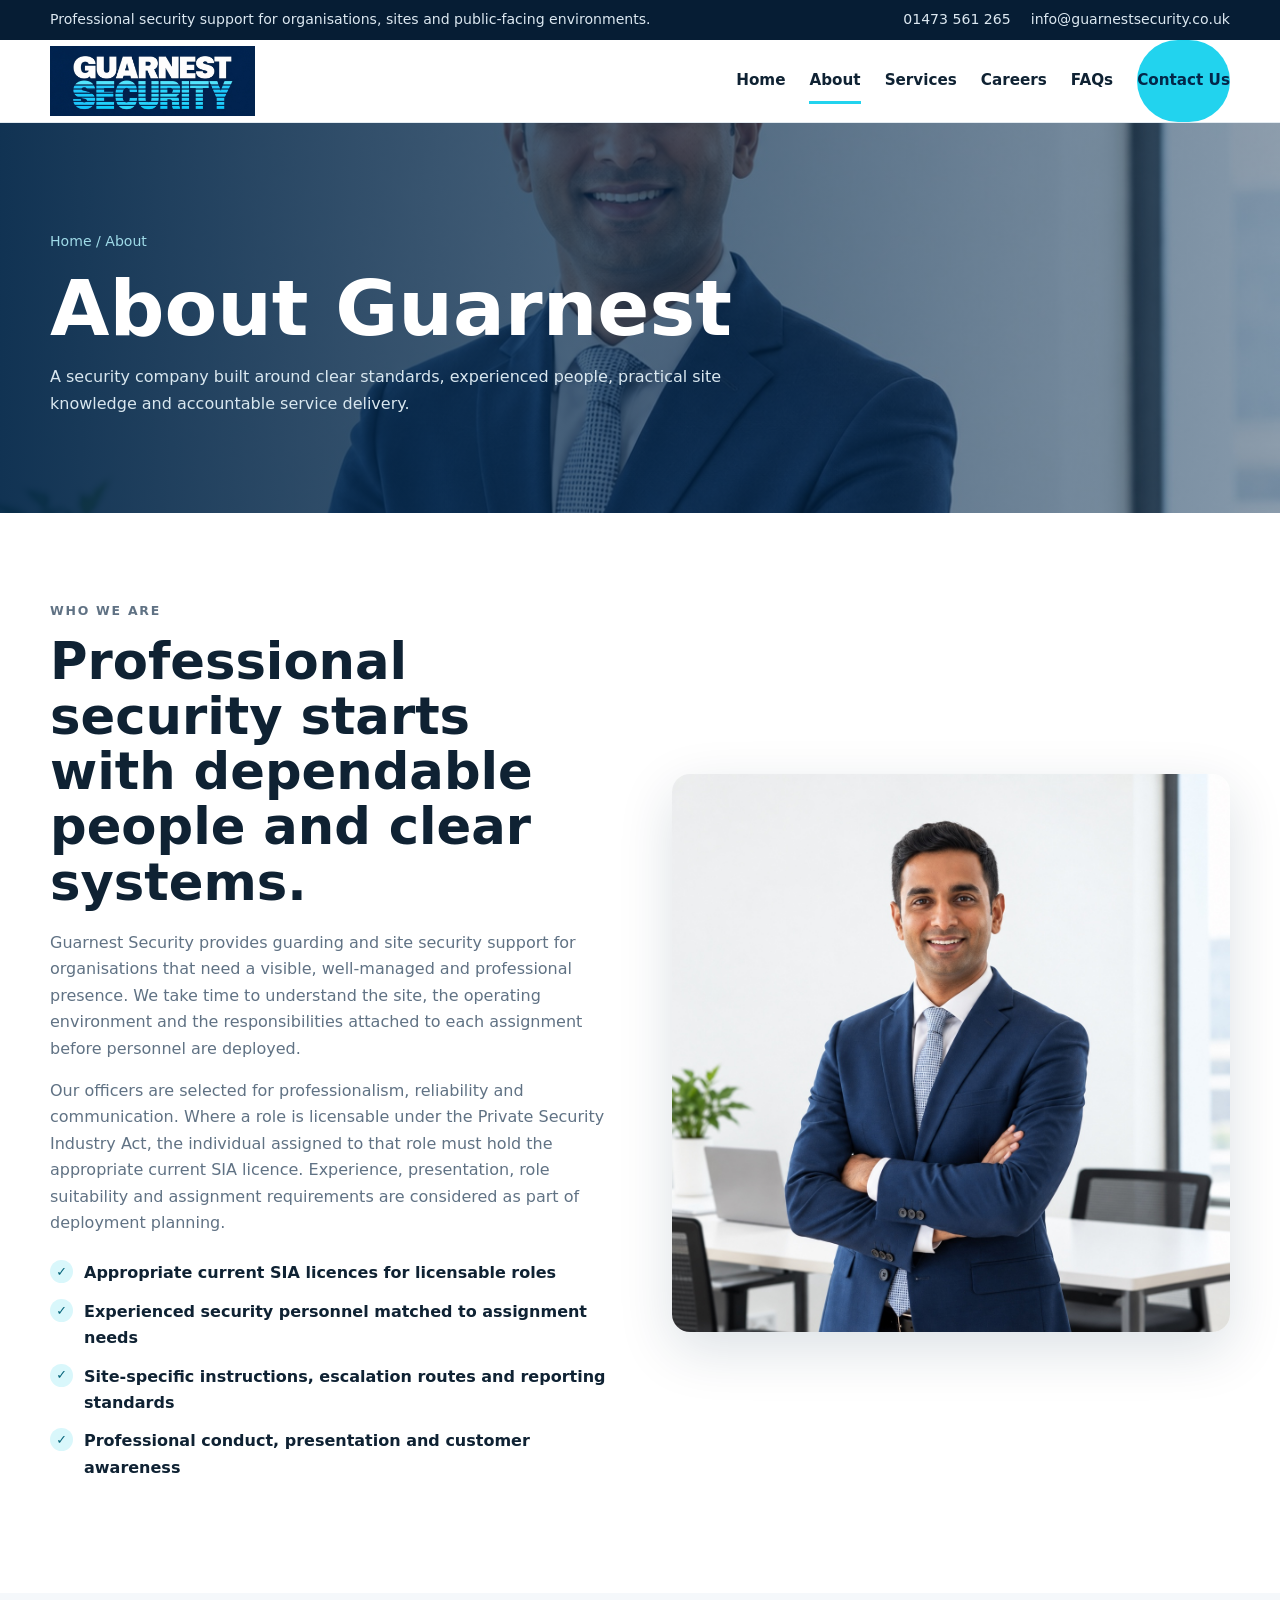
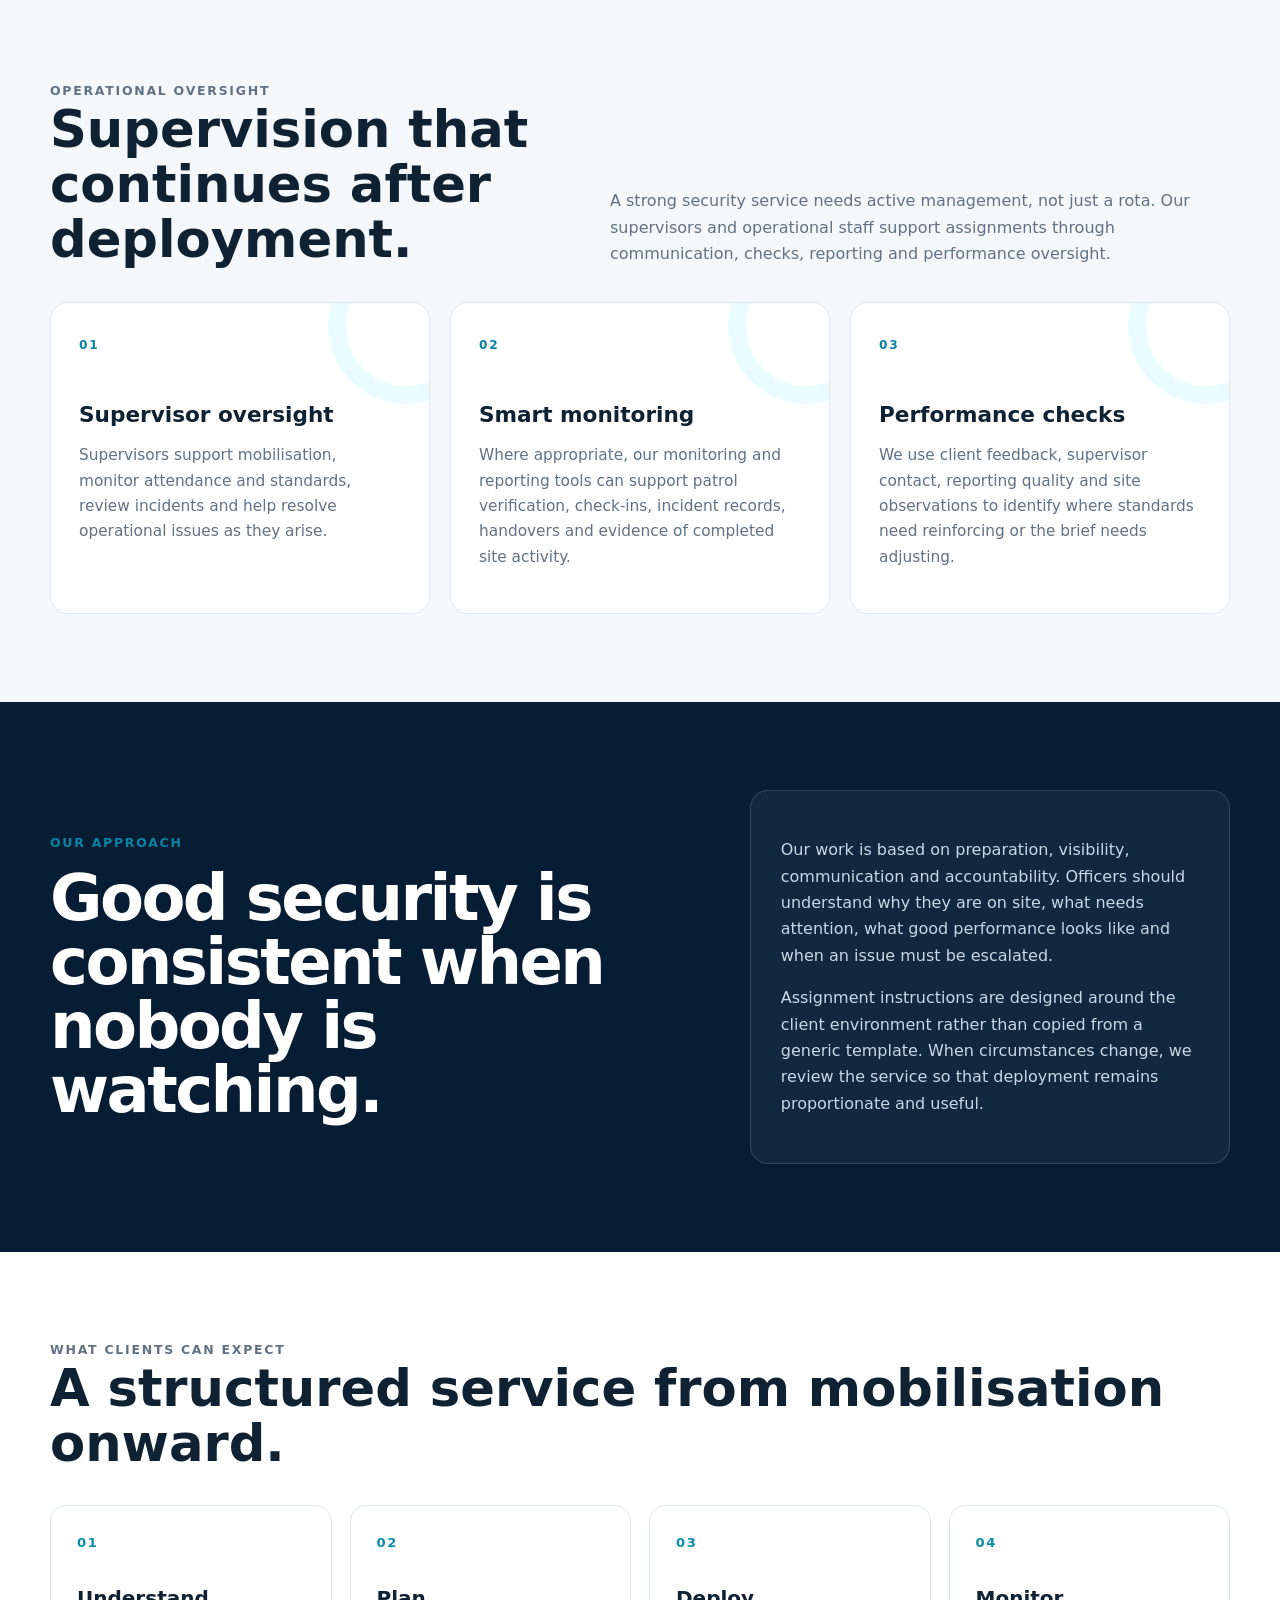
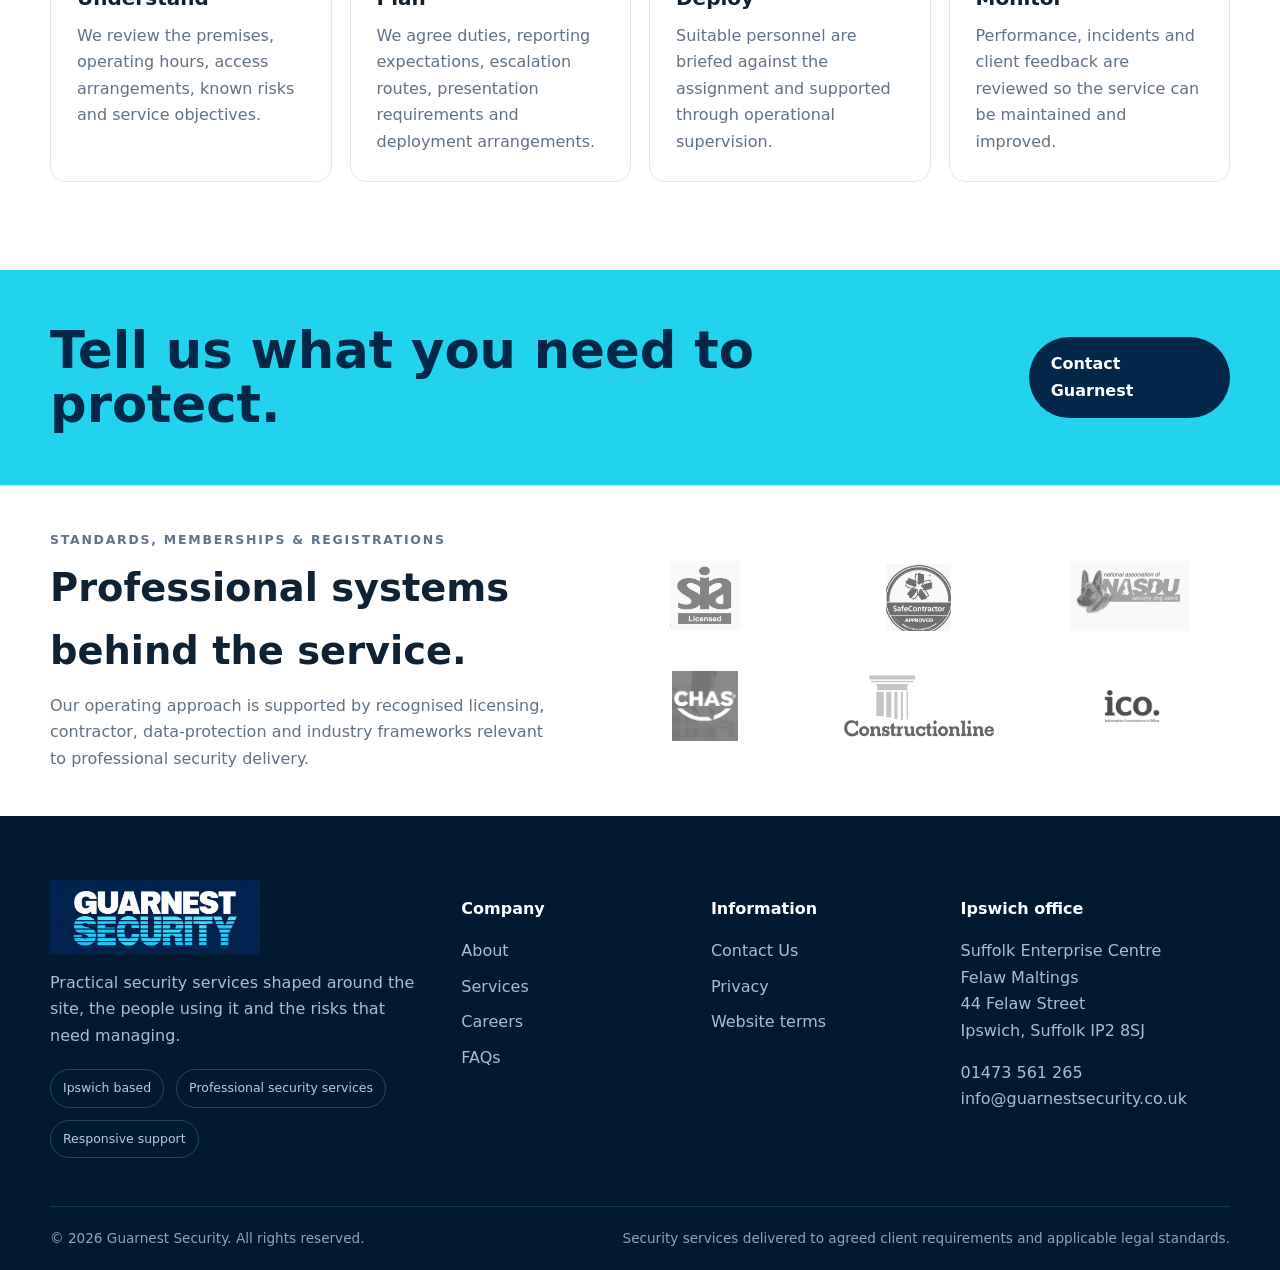
==== commit 08d02956: "Add files via upload" ====
--- a/about/index.html
+++ b/about/index.html
@@ -1,3 +1,7 @@
-<!doctype html><html lang="en-GB"><head><meta charset="utf-8"><meta name="viewport" content="width=device-width,initial-scale=1"><title>About Guarnest Security | Ipswich, Suffolk</title><meta name="description" content="Learn about Guarnest Security, our approach to professional guarding and site security services from Ipswich, Suffolk."><meta name="theme-color" content="#032749"><link rel="icon" href="/favicon.svg" type="image/svg+xml"><link rel="alternate icon" href="/favicon.ico"><link rel="stylesheet" href="/assets/css/style.css"><script defer src="/assets/js/script.js"></script></head><body><a class="skip-link" href="#main">Skip to content</a>
-<div class="topbar"><div class="container"><span class="topbar-copy">Professional security support for organisations, sites and public-facing environments.</span><div class="topbar-links"><a href="tel:01473561265">01473 561 265</a><a href="mailto:info@guarnestsecurity.co.uk">info@guarnestsecurity.co.uk</a></div></div></div>
-<header class="site-header"><div class="container nav-wrap"><a class="brand" href="/" aria-label="Guarnest Security home"><img src="/images/guarnest-logo.jpg" alt="Guarnest Security"></a><button class="menu-btn" aria-label="Open menu" aria-expanded="false"><span></span><span></span><span></span></button><nav class="nav" aria-label="Primary navigation"><a href="/" class="">Home</a><a href="/about/" class="active">About</a><a href="/services/" class="">Services</a><a href="/sectors/" class="">Sectors</a><a href="/careers/" class="">Careers</a><a href="/faq/" class="">FAQs</a><a class="nav-cta" href="/contact/">Request a quote</a></nav></div></header><main id="main"><section class="page-hero about"><div class="container"><div class="breadcrumb"><a href="/">Home</a> / About</div><h1>About Guarnest</h1><p>A security company built around clear standards, practical site knowledge and professional conduct.</p></div></section><section class="section"><div class="container split"><div class="content"><p class="eyebrow">Who we are</p><h2>A dependable security partner starts with the basics.</h2><p>Guarnest Security is based in Ipswich, Suffolk and provides security services for organisations that need a visible, well-managed and professional presence.</p><p>We take a straightforward approach. Before deployment, the service should have a clear purpose, clear instructions and a clear line of communication. That helps personnel understand what good performance looks like and helps clients know what to expect.</p><ul class="ticks"><li>Professional conduct and presentation</li><li>Site-specific instructions rather than one-size-fits-all briefs</li><li>Appropriate checks for personnel and assignments</li><li>Proportionate incident escalation and reporting</li></ul></div><div class="media-card"><img src="/images/about-operations-clean.png" alt="Guarnest Security team image placeholder"></div></div></section><section class="section section-soft"><div class="container statement"><div><p class="eyebrow">Our approach</p><h2>Good security is consistent when nobody is watching.</h2></div><div><p>Our work is based on preparation, visibility, communication and accountability. We aim to provide security personnel who understand the environment they are working in and the standard expected of them.</p><p>Where an assignment requires an SIA licence, personnel must hold the appropriate current licence for the role.</p></div></div></section><section class="cta-band"><div class="container cta-inner"><h2>Tell us what you need to protect.</h2><a class="btn" href="/contact/">Contact Guarnest</a></div></section><section class="standards-strip"><div class="container standards-inner"><div class="standards-copy"><p class="eyebrow">Professional standards</p><h2>Built around recognised industry standards.</h2><p>Our operating approach is shaped by licensing, responsible contractor practices and professional security standards.</p></div><div class="standards-logos"><div class="standard-logo"><img src="/images/sia-licensed.png" alt="SIA Licensed"></div><div class="standard-logo"><img src="/images/safecontractor.png" alt="SafeContractor Approved"></div><div class="standard-logo"><img src="/images/nasdu.png" alt="NASDU"></div></div></div></section></main><footer class="footer"><div class="container footer-grid"><div><img class="footer-logo" src="/images/guarnest-logo.jpg" alt="Guarnest Security"><p>Practical security services shaped around the site, the people using it and the risks that need managing.</p><div class="badge-row"><span class="badge">Ipswich based</span><span class="badge">Professional security services</span><span class="badge">Responsive support</span></div></div><div><h3>Company</h3><div class="footer-links"><a href="/about/">About</a><a href="/services/">Services</a><a href="/sectors/">Sectors</a><a href="/careers/">Careers</a><a href="/faq/">FAQs</a></div></div><div><h3>Information</h3><div class="footer-links"><a href="/contact/">Contact</a><a href="/privacy/">Privacy</a><a href="/terms/">Website terms</a></div></div><div><h3>Ipswich office</h3><address>Suffolk Enterprise Centre<br>Felaw Maltings<br>44 Felaw Street<br>Ipswich, Suffolk IP2 8SJ</address><p><a href="tel:01473561265">01473 561 265</a><br><a href="mailto:info@guarnestsecurity.co.uk">info@guarnestsecurity.co.uk</a></p></div></div><div class="container footer-bottom"><span>© <span data-year></span> Guarnest Security. All rights reserved.</span><span>Security services delivered to agreed client requirements and applicable legal standards.</span></div></footer></body></html>+<!doctype html><html lang="en-GB"><head><meta charset="utf-8"><meta name="viewport" content="width=device-width,initial-scale=1"><title>About Guarnest Security | Professional Security Services</title><meta name="description" content="Learn about Guarnest Security, our licensed personnel, operational supervision, smart monitoring and approach to professional security delivery."><meta name="theme-color" content="#032749"><link rel="icon" href="/favicon.svg" type="image/svg+xml"><link rel="alternate icon" href="/favicon.ico"><link rel="stylesheet" href="/assets/css/style.css"><script defer src="/assets/js/script.js"></script></head><body><a class="skip-link" href="#main">Skip to content</a><div class="topbar"><div class="container"><span class="topbar-copy">Professional security support for organisations, sites and public-facing environments.</span><div class="topbar-links"><a href="tel:01473561265">01473 561 265</a><a href="mailto:info@guarnestsecurity.co.uk">info@guarnestsecurity.co.uk</a></div></div></div>
+<header class="site-header"><div class="container nav-wrap"><a class="brand" href="/" aria-label="Guarnest Security home"><img src="/images/guarnest-logo.jpg" alt="Guarnest Security"></a><button class="menu-btn" aria-label="Open menu" aria-expanded="false"><span></span><span></span><span></span></button><nav class="nav" aria-label="Primary navigation"><a href="/" class="">Home</a><a href="/about/" class="active">About</a><a href="/services/" class="">Services</a><a href="/careers/" class="">Careers</a><a href="/faq/" class="">FAQs</a><a class="nav-cta" href="/contact/">Contact Us</a></nav></div></header><main id="main"><section class="page-hero about"><div class="container"><div class="breadcrumb"><a href="/">Home</a> / About</div><h1>About Guarnest</h1><p>A security company built around clear standards, experienced people, practical site knowledge and accountable service delivery.</p></div></section>
+<section class="section"><div class="container split"><div class="content"><p class="eyebrow">Who we are</p><h2>Professional security starts with dependable people and clear systems.</h2><p>Guarnest Security provides guarding and site security support for organisations that need a visible, well-managed and professional presence. We take time to understand the site, the operating environment and the responsibilities attached to each assignment before personnel are deployed.</p><p>Our officers are selected for professionalism, reliability and communication. Where a role is licensable under the Private Security Industry Act, the individual assigned to that role must hold the appropriate current SIA licence. Experience, presentation, role suitability and assignment requirements are considered as part of deployment planning.</p><ul class="ticks"><li>Appropriate current SIA licences for licensable roles</li><li>Experienced security personnel matched to assignment needs</li><li>Site-specific instructions, escalation routes and reporting standards</li><li>Professional conduct, presentation and customer awareness</li></ul></div><div class="media-card"><img src="/images/about-us-final.jpeg" alt="Guarnest Security management and operational support"></div></div></section>
+<section class="section section-soft"><div class="container"><div class="section-head"><div><p class="eyebrow">Operational oversight</p><h2>Supervision that continues after deployment.</h2></div><p>A strong security service needs active management, not just a rota. Our supervisors and operational staff support assignments through communication, checks, reporting and performance oversight.</p></div><div class="cards about-feature-cards"><article class="card"><span class="num">01</span><h3>Supervisor oversight</h3><p>Supervisors support mobilisation, monitor attendance and standards, review incidents and help resolve operational issues as they arise.</p></article><article class="card"><span class="num">02</span><h3>Smart monitoring</h3><p>Where appropriate, our monitoring and reporting tools can support patrol verification, check-ins, incident records, handovers and evidence of completed site activity.</p></article><article class="card"><span class="num">03</span><h3>Performance checks</h3><p>We use client feedback, supervisor contact, reporting quality and site observations to identify where standards need reinforcing or the brief needs adjusting.</p></article></div></div></section>
+<section class="section section-dark"><div class="container statement"><div><p class="eyebrow">Our approach</p><h2>Good security is consistent when nobody is watching.</h2></div><div class="statement-box"><p>Our work is based on preparation, visibility, communication and accountability. Officers should understand why they are on site, what needs attention, what good performance looks like and when an issue must be escalated.</p><p>Assignment instructions are designed around the client environment rather than copied from a generic template. When circumstances change, we review the service so that deployment remains proportionate and useful.</p></div></div></section>
+<section class="section"><div class="container"><div class="section-head"><div><p class="eyebrow">What clients can expect</p><h2>A structured service from mobilisation onward.</h2></div></div><div class="process-grid"><div class="process-step"><strong>01</strong><h3>Understand</h3><p>We review the premises, operating hours, access arrangements, known risks and service objectives.</p></div><div class="process-step"><strong>02</strong><h3>Plan</h3><p>We agree duties, reporting expectations, escalation routes, presentation requirements and deployment arrangements.</p></div><div class="process-step"><strong>03</strong><h3>Deploy</h3><p>Suitable personnel are briefed against the assignment and supported through operational supervision.</p></div><div class="process-step"><strong>04</strong><h3>Monitor</h3><p>Performance, incidents and client feedback are reviewed so the service can be maintained and improved.</p></div></div></div></section>
+<section class="cta-band"><div class="container cta-inner"><h2>Tell us what you need to protect.</h2><a class="btn" href="/contact/">Contact Guarnest</a></div></section><section class="standards-strip"><div class="container standards-inner"><div class="standards-copy"><p class="eyebrow">Standards, memberships & registrations</p><h2>Professional systems behind the service.</h2><p>Our operating approach is supported by recognised licensing, contractor, data-protection and industry frameworks relevant to professional security delivery.</p></div><div class="standards-logos standards-six"><div class="standard-logo"><img src="/images/sia-licensed.png" alt="SIA Licensed"></div><div class="standard-logo"><img src="/images/safecontractor.png" alt="SafeContractor Approved"></div><div class="standard-logo"><img src="/images/nasdu.png" alt="NASDU"></div><div class="standard-logo"><img src="/images/chas.jpg" alt="CHAS"></div><div class="standard-logo"><img src="/images/constructionline.png" alt="Constructionline"></div><div class="standard-logo"><img src="/images/ico.png" alt="Information Commissioner's Office"></div></div></div></section></main><footer class="footer"><div class="container footer-grid"><div><img class="footer-logo" src="/images/guarnest-logo.jpg" alt="Guarnest Security"><p>Practical security services shaped around the site, the people using it and the risks that need managing.</p><div class="badge-row"><span class="badge">Ipswich based</span><span class="badge">Professional security services</span><span class="badge">Responsive support</span></div></div><div><h3>Company</h3><div class="footer-links"><a href="/about/">About</a><a href="/services/">Services</a><a href="/careers/">Careers</a><a href="/faq/">FAQs</a></div></div><div><h3>Information</h3><div class="footer-links"><a href="/contact/">Contact Us</a><a href="/privacy/">Privacy</a><a href="/terms/">Website terms</a></div></div><div><h3>Ipswich office</h3><address>Suffolk Enterprise Centre<br>Felaw Maltings<br>44 Felaw Street<br>Ipswich, Suffolk IP2 8SJ</address><p><a href="tel:01473561265">01473 561 265</a><br><a href="mailto:info@guarnestsecurity.co.uk">info@guarnestsecurity.co.uk</a></p></div></div><div class="container footer-bottom"><span>© <span data-year></span> Guarnest Security. All rights reserved.</span><span>Security services delivered to agreed client requirements and applicable legal standards.</span></div></footer></body></html>
--- a/assets/css/style.css
+++ b/assets/css/style.css
@@ -75,3 +75,28 @@
 .hero{background-position:center center}.hero-copy{max-width:720px}.hero:before{content:"";position:absolute;inset:0;background:linear-gradient(90deg,rgba(2,26,49,.92) 0%,rgba(2,26,49,.72) 48%,rgba(2,26,49,.20) 100%);z-index:1}.hero-copy{position:relative;z-index:2}
 .standards-strip{padding:44px 0;background:#f4f8fb;border-top:1px solid var(--line)}.standards-inner{display:grid;grid-template-columns:1.15fr .85fr;gap:48px;align-items:center}.standards-copy h2{font-size:clamp(1.7rem,3vw,2.5rem);margin:5px 0 10px}.standards-copy p{color:var(--muted);margin:0}.standards-logos{display:flex;justify-content:flex-end;align-items:center;gap:18px;flex-wrap:wrap}.standard-logo{height:86px;min-width:110px;max-width:155px;background:#fff;border:1px solid var(--line);border-radius:12px;padding:10px;display:flex;align-items:center;justify-content:center}.standard-logo img{max-width:100%;max-height:66px;object-fit:contain}.visual-service-list .service-row-image{position:relative;min-height:220px;color:#fff;border:0;border-radius:16px;overflow:hidden;padding:32px;background:linear-gradient(90deg,rgba(2,26,49,.93),rgba(2,26,49,.56)),var(--service-image) center/cover no-repeat;margin-bottom:16px}.visual-service-list .service-row-image h3,.visual-service-list .service-row-image a{color:#fff}.visual-service-list .service-row-image p{color:#dce8f0}.visual-service-list .service-row-image .service-no{color:var(--cyan)}
 @media(max-width:960px){.standards-inner{grid-template-columns:1fr}.standards-logos{justify-content:flex-start}}@media(max-width:620px){.standards-logos{gap:10px}.standard-logo{height:72px;min-width:90px;max-width:120px}.visual-service-list .service-row-image{min-height:250px}}
+
+
+/* September 2026 final content and image refresh */
+.hero-final{
+  min-height:720px;
+  background:linear-gradient(90deg,rgba(2,26,49,.88) 0%,rgba(2,26,49,.72) 47%,rgba(2,26,49,.18) 100%),url('../../images/home-hero-final.jpeg') center/cover no-repeat;
+}
+.hero-final:before{background:linear-gradient(90deg,rgba(2,26,49,.78) 0%,rgba(2,26,49,.58) 48%,rgba(2,26,49,.08) 100%)}
+.hero-final:after{display:none}.hero-final .hero-copy{max-width:760px}
+.hero-final .hero-copy>.eyebrow{color:#dff8ff}.hero-final .hero-copy>p:not(.eyebrow){text-shadow:0 1px 8px rgba(0,0,0,.32)}
+.page-hero.about{background-image:linear-gradient(90deg,rgba(3,39,73,.94),rgba(3,39,73,.45)),url('../../images/about-us-final.jpeg');background-position:center 35%}
+.page-hero.services-hero{background-image:linear-gradient(90deg,rgba(3,39,73,.96),rgba(3,39,73,.58)),url('../../images/service-security-guarding-final.jpeg');background-position:center 40%}
+.page-hero.careers-final{min-height:480px;background-image:linear-gradient(90deg,rgba(3,39,73,.91),rgba(3,39,73,.30)),url('../../images/career-final.jpeg');background-position:center center}
+.page-hero.contact-final{background-image:linear-gradient(90deg,rgba(3,39,73,.94),rgba(3,39,73,.44)),url('../../images/contact-final.jpeg');background-position:center 38%}
+.service-tile-grid{display:grid;grid-template-columns:repeat(2,1fr);gap:22px}
+.service-tile{position:relative;min-height:390px;border-radius:18px;overflow:hidden;color:#fff;display:flex;flex-direction:column;justify-content:space-between;padding:24px;background-image:linear-gradient(180deg,rgba(2,26,49,.12) 5%,rgba(2,26,49,.38) 48%,rgba(2,26,49,.96) 100%),var(--service-image);background-size:cover;background-position:center;box-shadow:0 14px 38px rgba(3,39,73,.14);transition:transform .2s,box-shadow .2s}
+.service-tile:hover{transform:translateY(-5px);box-shadow:0 20px 48px rgba(3,39,73,.22)}
+.service-tile .service-no{width:50px;height:50px;border-radius:50%;display:grid;place-items:center;background:rgba(3,39,73,.86);color:var(--cyan);font-weight:900;border:1px solid rgba(255,255,255,.28);backdrop-filter:blur(5px)}
+.service-tile-copy{margin:-24px;padding:90px 28px 28px;background:linear-gradient(180deg,transparent,rgba(2,26,49,.98))}.service-tile h3{font-size:1.6rem;margin:0 0 10px}.service-tile p{margin:0 0 12px;color:#dce8f0}.service-tile a{font-weight:850;color:#67e8f9}
+.career-intro{display:grid;grid-template-columns:1.1fr .9fr;gap:64px;align-items:start}.career-points{display:grid;gap:14px}.career-points>div{padding:22px;border:1px solid var(--line);border-radius:14px;background:#fff;box-shadow:0 8px 24px rgba(4,39,73,.06)}.career-points strong{display:block;color:var(--navy);font-size:1.04rem}.career-points span{display:block;color:var(--muted);margin-top:4px}
+.process-grid{display:grid;grid-template-columns:repeat(4,1fr);gap:18px}.process-step{padding:26px;border:1px solid var(--line);border-radius:16px;background:#fff}.process-step strong{display:block;color:#0b8da9;letter-spacing:.12em;font-size:.82rem}.process-step h3{margin:28px 0 8px;font-size:1.25rem}.process-step p{margin:0;color:var(--muted)}
+.standards-strip{background:#fff}.standards-inner{grid-template-columns:.9fr 1.1fr}.standards-logos.standards-six{display:grid;grid-template-columns:repeat(3,1fr);gap:18px;justify-content:stretch}.standard-logo{height:92px;min-width:0;max-width:none;background:transparent;border:0;border-radius:0;padding:8px}.standard-logo img{max-height:70px;filter:grayscale(1);opacity:.72;mix-blend-mode:multiply}.standard-logo:hover img{filter:grayscale(.4);opacity:.9}
+.about-feature-cards .card{min-height:300px}
+@media(max-width:960px){.service-tile-grid{grid-template-columns:1fr}.career-intro{grid-template-columns:1fr}.process-grid{grid-template-columns:repeat(2,1fr)}.standards-logos.standards-six{grid-template-columns:repeat(3,1fr)}.hero-final{background-position:62% center}.hero-final:before{background:linear-gradient(90deg,rgba(2,26,49,.90),rgba(2,26,49,.67),rgba(2,26,49,.25))}}
+@media(max-width:620px){.hero-final{background:linear-gradient(90deg,rgba(2,26,49,.94),rgba(2,26,49,.78)),url('../../images/home-hero-final.jpeg') 62% center/cover no-repeat;min-height:650px}.hero-final:before{display:none}.service-tile{min-height:330px}.process-grid{grid-template-columns:1fr}.standards-logos.standards-six{grid-template-columns:repeat(2,1fr)}.standard-logo{height:74px}.career-intro{gap:34px}}
